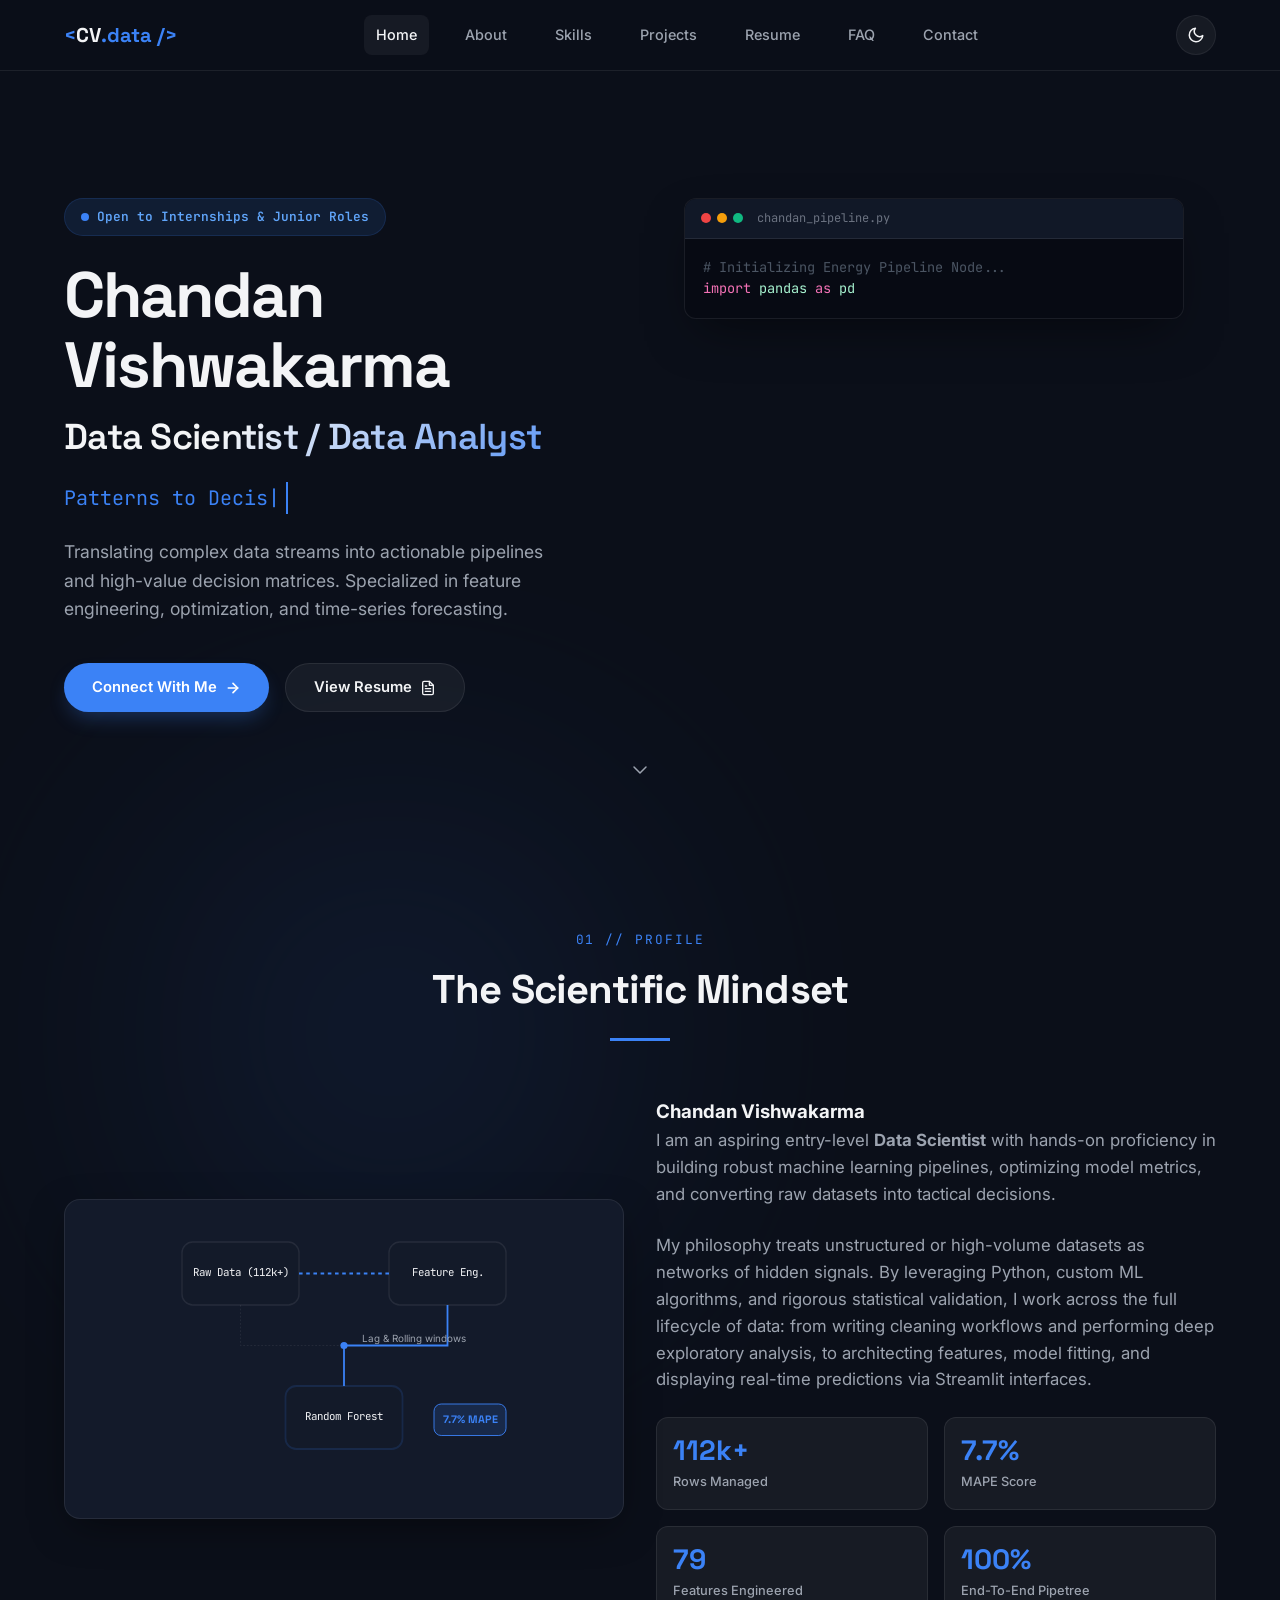
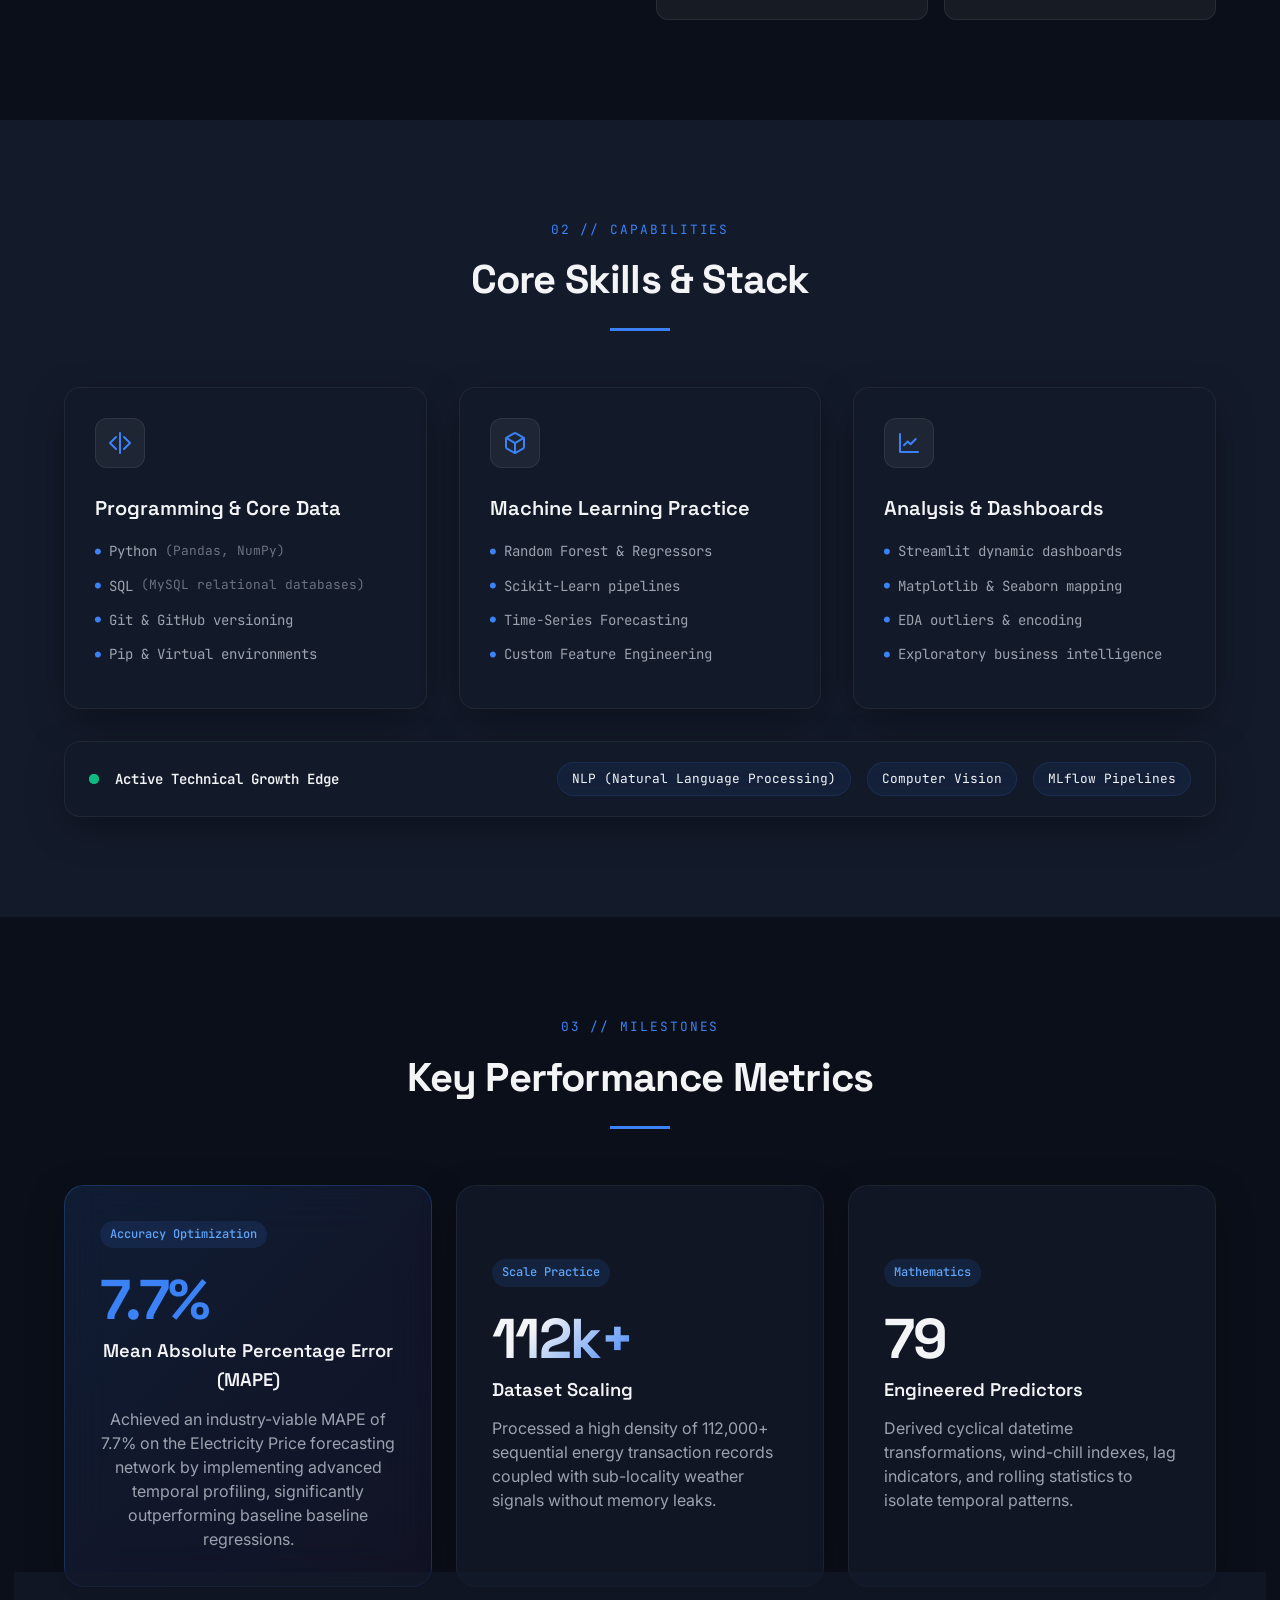
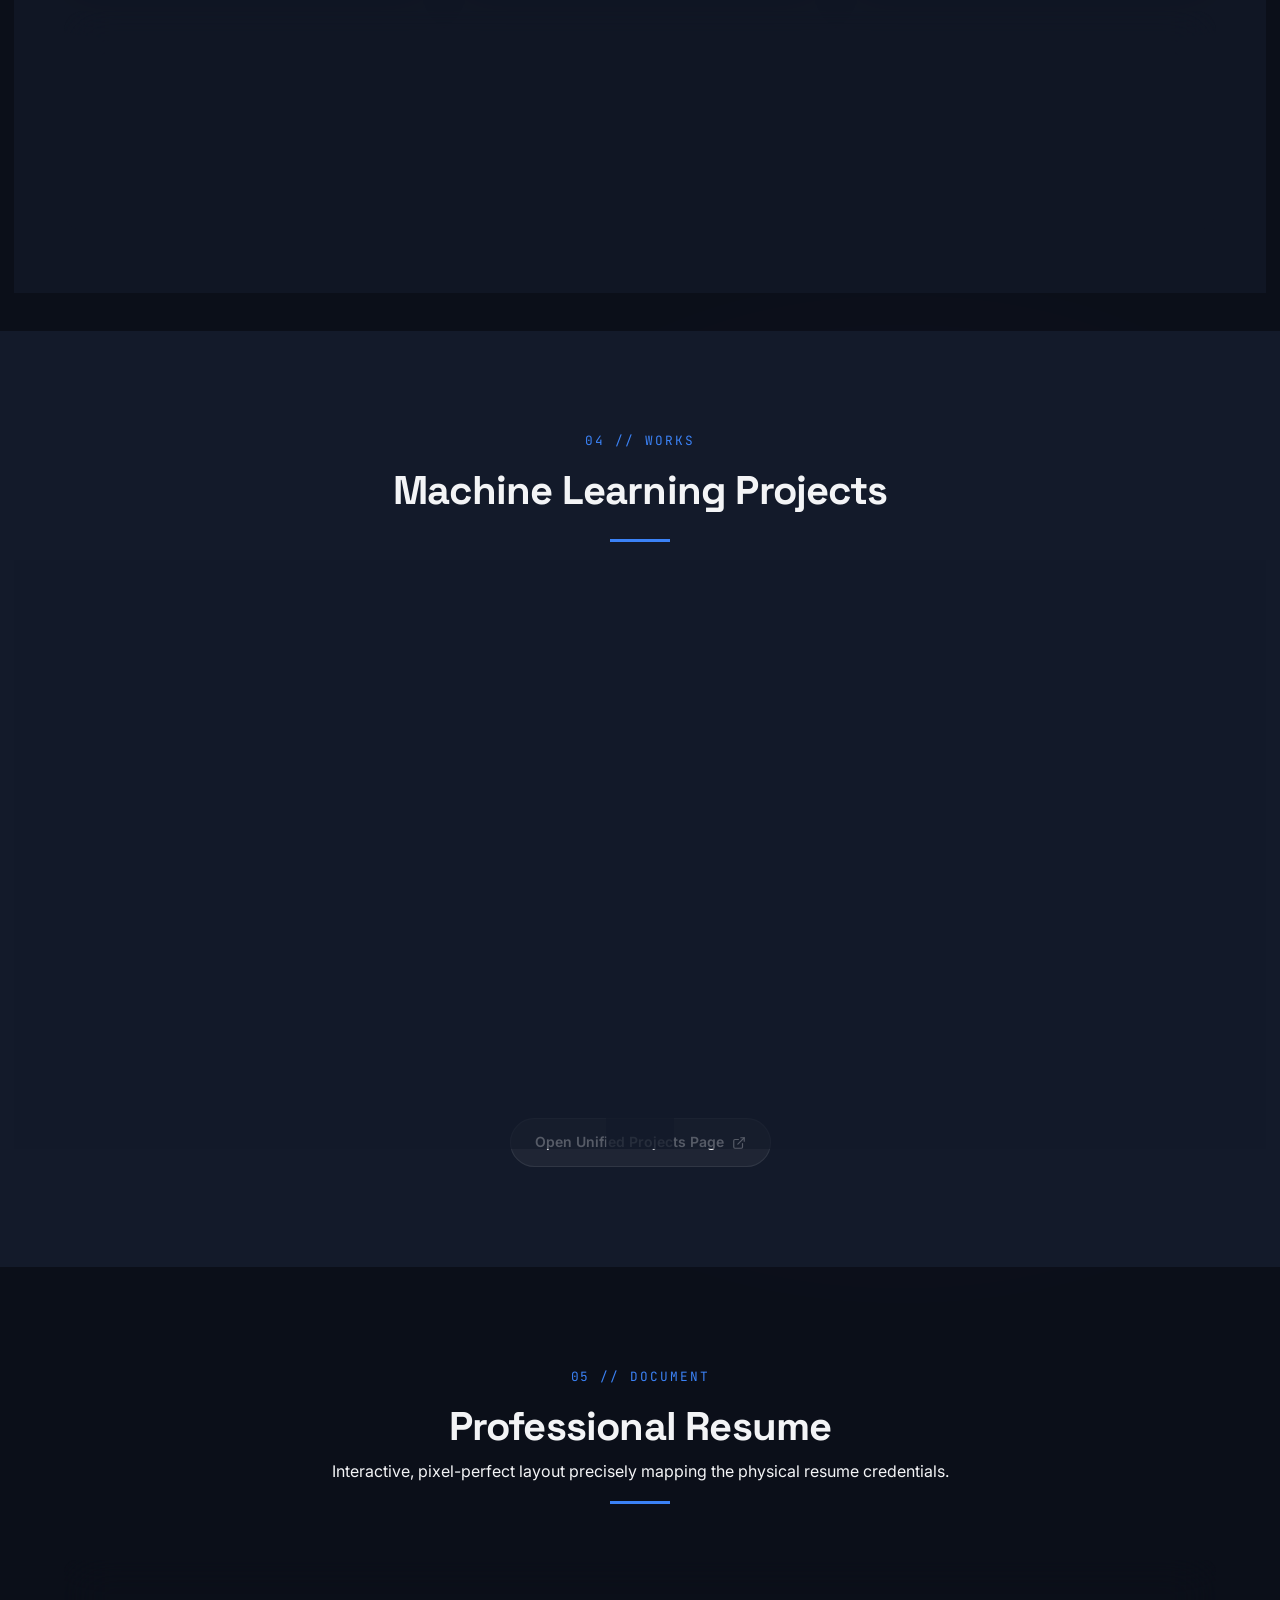
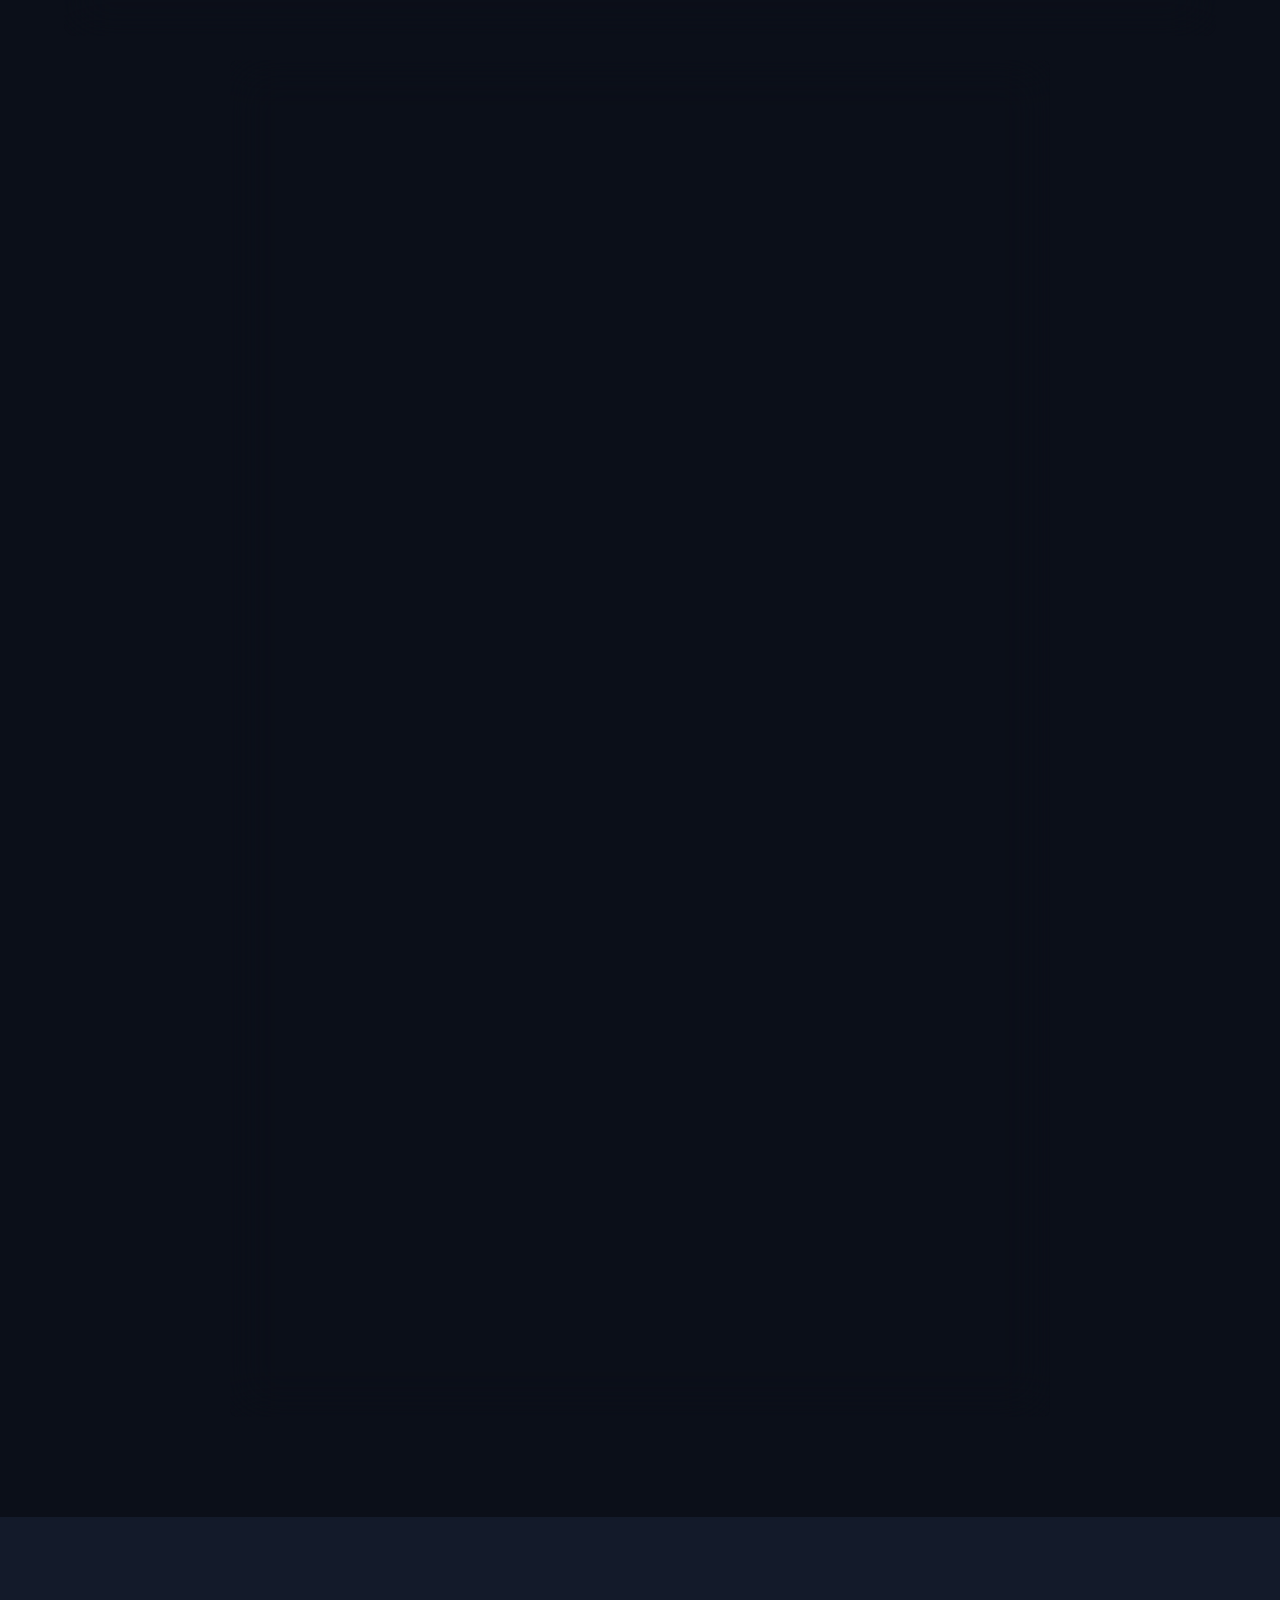
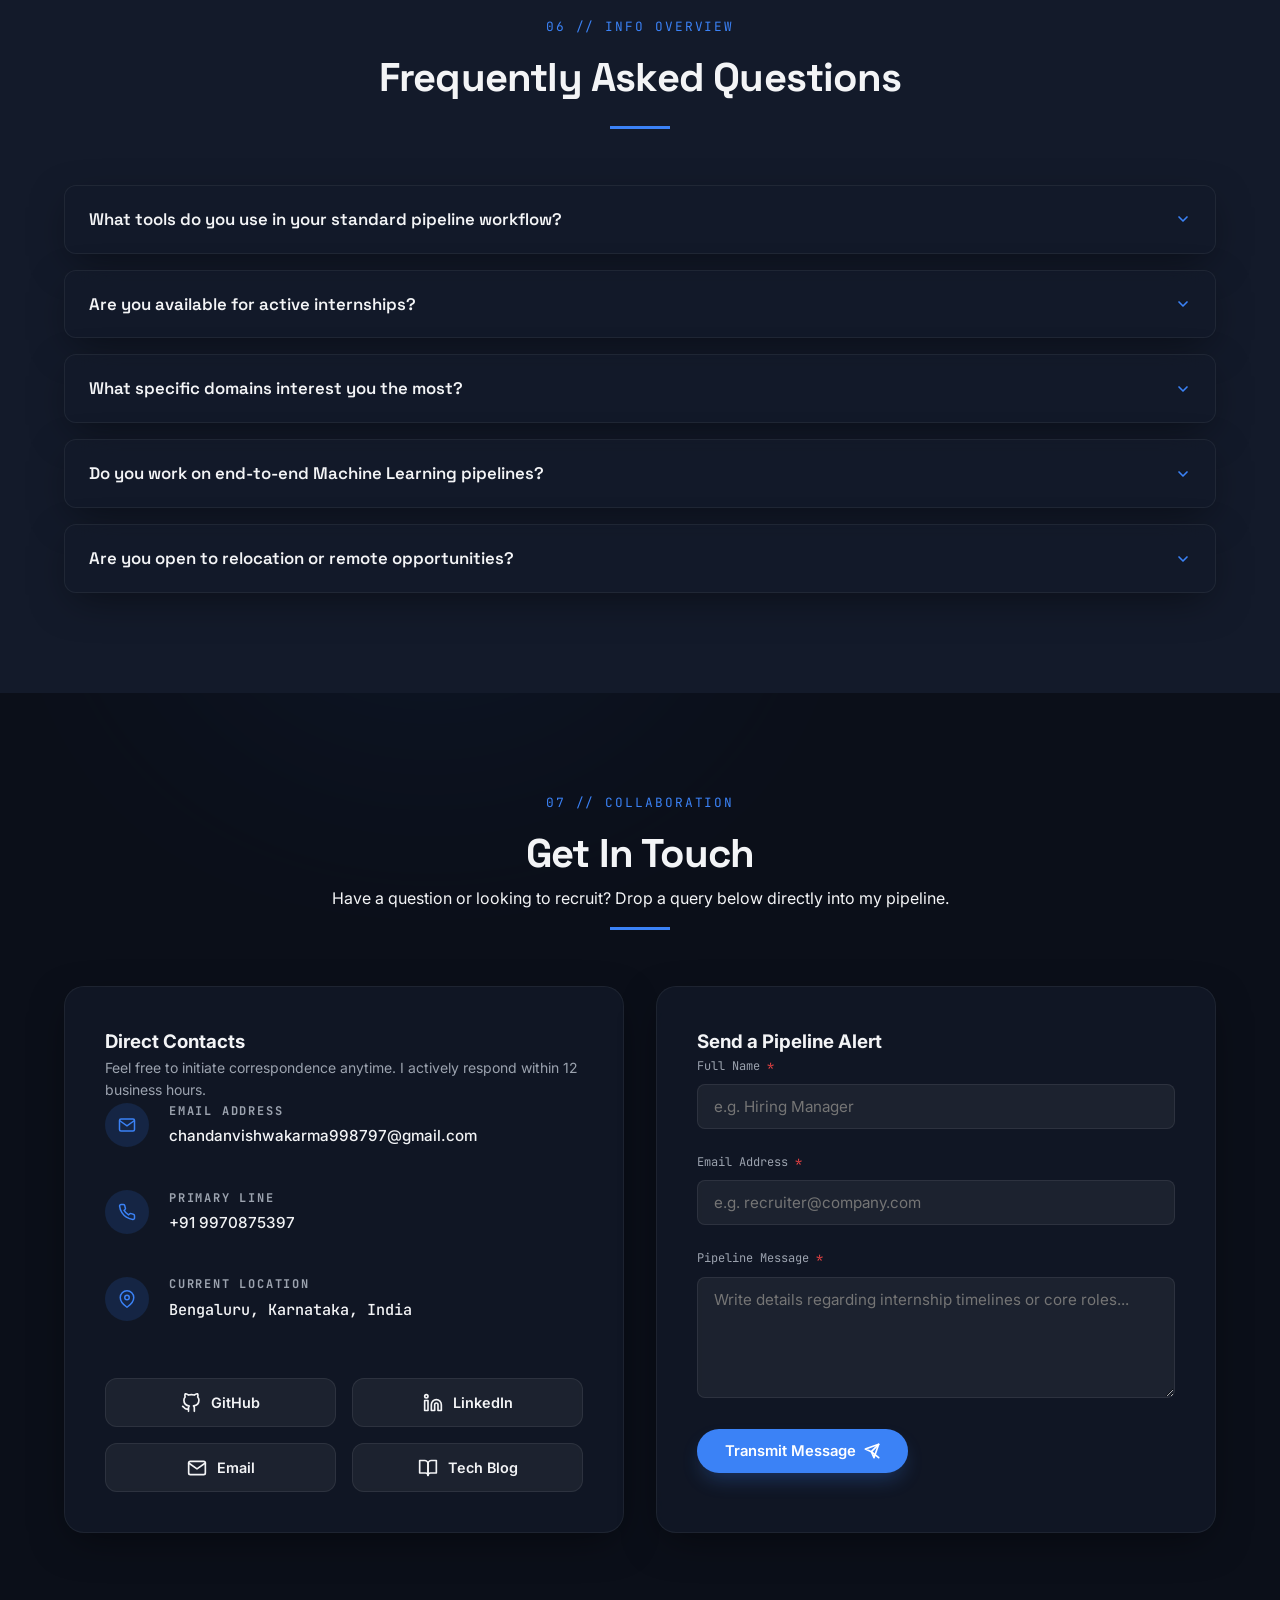
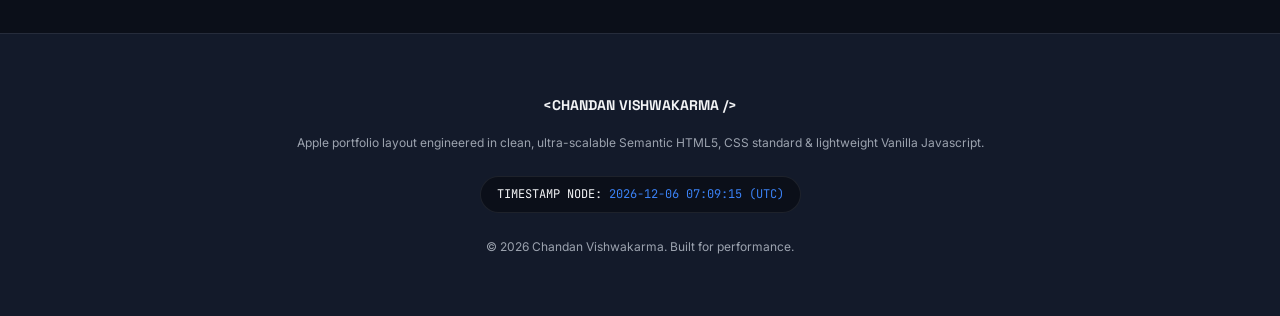
==== index.html @ 7f5f5315 "Initial portfolio upload" ====
<!DOCTYPE html>
<html lang="en" data-theme="dark">
<head>
  <meta charset="UTF-8" />
  <meta name="viewport" content="width=device-width, initial-scale=1.0" />
  <title>Chandan Vishwakarma | Data Scientist & Analyst Portfolio</title>
  
  <!-- Apple-inspired Clean Typography: Inter & Space Grotesk & JetBrains Mono -->
  <link rel="preconnect" href="https://fonts.googleapis.com">
  <link rel="preconnect" href="https://fonts.gstatic.com" crossorigin>
  <link href="https://fonts.googleapis.com/css2?family=Inter:wght@300;400;500;600;700&family=Space+Grotesk:wght@400;500;600;700&family=JetBrains+Mono:wght@400;500&display=swap" rel="stylesheet">
  
  <link rel="stylesheet" href="/style.css" />
  <script>
    // Immediate theme setter
    (function() {
      const storedTheme = localStorage.getItem("portfolio-theme") || "dark";
      document.documentElement.setAttribute("data-theme", storedTheme);
    })();
  </script>
</head>
<body>

  <!-- Background Blur Ambient Elements (Apple Glassmorphism Canvas) -->
  <div class="ambient-glow" id="glow-1"></div>
  <div class="ambient-glow" id="glow-2"></div>
  <div class="ambient-glow" id="glow-3"></div>

  <!-- STICKY NAVBAR -->
  <header class="navbar-wrapper">
    <div class="container navbar-container">
      <a href="#home" class="nav-logo" id="nav-logo-link">
        <span class="logo-accent">&lt;</span>CV<span class="logo-accent">.data /&gt;</span>
      </a>
      
      <nav class="nav-menu" id="nav-menu">
        <a href="#home" class="nav-item active" id="nav-home">Home</a>
        <a href="#about" class="nav-item" id="nav-about">About</a>
        <a href="#skills" class="nav-item" id="nav-skills">Skills</a>
        <a href="#projects" class="nav-item" id="nav-projects">Projects</a>
        <a href="#resume" class="nav-item" id="nav-resume">Resume</a>
        <a href="#faq" class="nav-item" id="nav-faq">FAQ</a>
        <a href="#contact" class="nav-item" id="nav-contact">Contact</a>
      </nav>

      <div class="nav-actions">
        <!-- Light/Dark Mode Switcher Toggle (Apple Style Slider) -->
        <button id="theme-toggle" class="theme-toggle-btn" aria-label="Toggle Light/Dark Theme">
          <svg class="sun-icon" xmlns="http://www.w3.org/2000/svg" width="18" height="18" viewBox="0 0 24 24" fill="none" stroke="currentColor" stroke-width="2" stroke-linecap="round" stroke-linejoin="round"><circle cx="12" cy="12" r="5"/><line x1="12" y1="1" x2="12" y2="3"/><line x1="12" y1="21" x2="12" y2="23"/><line x1="4.22" y1="4.22" x2="5.64" y2="5.64"/><line x1="18.36" y1="18.36" x2="19.78" y2="19.78"/><line x1="1" y1="12" x2="3" y2="12"/><line x1="21" y1="12" x2="23" y2="12"/><line x1="4.22" y1="19.78" x2="5.64" y2="18.36"/><line x1="18.36" y1="5.64" x2="19.78" y2="4.22"/></svg>
          <svg class="moon-icon" xmlns="http://www.w3.org/2000/svg" width="18" height="18" viewBox="0 0 24 24" fill="none" stroke="currentColor" stroke-width="2" stroke-linecap="round" stroke-linejoin="round"><path d="M21 12.79A9 9 0 1 1 11.21 3 7 7 0 0 0 21 12.79z"/></svg>
        </button>

        <!-- Mobile Menu Hamburger -->
        <button id="mobile-menu-toggle" class="mobile-toggle" aria-label="Toggle Mobile Menu">
          <span class="line"></span>
          <span class="line"></span>
          <span class="line"></span>
        </button>
      </div>
    </div>
  </header>

  <!-- MAIN SCROLLABLE WRAPPER -->
  <main class="page-content">

    <!-- 1. HERO SECTION -->
    <section id="home" class="hero-section text-center">
      <div class="container hero-container grid grid-2-cols">
        <div class="hero-text-content">
          <div class="badge-row">
            <span class="opportunities-badge animate-pulse" id="opp-badge">
              <span class="badge-dot"></span>
              Open to Internships &amp; Junior Roles
            </span>
          </div>
          <h1 class="hero-title" id="hero-title-name">Chandan Vishwakarma</h1>
          <h2 class="hero-subtitle text-gradient" id="hero-headline">Data Scientist / Data Analyst</h2>
          <p class="hero-tagline font-mono" id="typing-tagline">Patterns to Decisions</p>
          
          <p class="hero-summary text-muted">
            Translating complex data streams into actionable pipelines and high-value decision matrices. Specialized in feature engineering, optimization, and time-series forecasting.
          </p>
          
          <div class="hero-actions">
            <a href="#contact" class="btn btn-primary" id="btn-hero-contact">
              Connect With Me
              <svg xmlns="http://www.w3.org/2000/svg" width="16" height="16" viewBox="0 0 24 24" fill="none" stroke="currentColor" stroke-width="2.5" stroke-linecap="round" stroke-linejoin="round"><line x1="5" y1="12" x2="19" y2="12"/><polyline points="12 5 19 12 12 19"/></svg>
            </a>
            <a href="#resume" class="btn btn-secondary" id="btn-hero-resume">
              View Resume
              <svg xmlns="http://www.w3.org/2000/svg" width="16" height="16" viewBox="0 0 24 24" fill="none" stroke="currentColor" stroke-width="2" stroke-linecap="round" stroke-linejoin="round"><path d="M14 2H6a2 2 0 0 0-2 2v16a2 2 0 0 0 2 2h12a2 2 0 0 0 2-2V8z"/><polyline points="14 2 14 8 20 8"/><line x1="16" y1="13" x2="8" y2="13"/><line x1="16" y1="17" x2="8" y2="17"/><polyline points="10 9 9 9 8 9"/></svg>
            </a>
          </div>
        </div>

        <div class="hero-visual-content">
          <!-- Interactive Apple-style Terminal Window widget -->
          <div class="terminal-mock glassmorphism" id="terminal-widget">
            <div class="terminal-header">
              <span class="terminal-dot dot-red"></span>
              <span class="terminal-dot dot-yellow"></span>
              <span class="terminal-dot dot-green"></span>
              <span class="terminal-title font-mono text-xs">chandan_pipeline.py</span>
            </div>
            <div class="terminal-body font-mono text-left" id="terminal-code">
              <!-- Animated Python pipeline snippet filled via Javascript -->
              <span class="line-comment"># Loading Energy Trading dataset...</span><br>
              <span class="line-code"><span class="code-kw">import</span> pandas <span class="code-kw">as</span> pd</span><br>
              <span class="line-code"><span class="code-kw">from</span> sklearn.ensemble <span class="code-kw">import</span> RandomForestRegressor</span><br>
              <span class="line-code">df = pd.read_csv(<span class="code-str">"electricity_prices.csv"</span>) <span class="line-comment"># N=112k+</span></span><br>
              <span class="line-code">df = engineer_rolling_lags(df)</span><br>
              <span class="line-code">reg = RandomForestRegressor(max_depth=15, n_estimators=100)</span><br>
              <span class="line-code">reg.fit(X_train, y_train)</span><br>
              <span class="line-comment"># Evaluating performance metrics...</span><br>
              <span class="line-code">mape = calculate_mape(y_test, y_pred)</span><br>
              <span class="line-code"><span class="code-kw">print</span>(<span class="code-str">f"Electricity Price Forecast MAPE: {mape}%"</span>)</span><br>
              <span class="line-output">>> Electricity Price Forecast MAPE: 7.7% [OPTIMAL]</span>
            </div>
          </div>
        </div>
      </div>
      
      <div class="scroll-down">
        <a href="#about" aria-label="Scroll to About Me Section">
          <svg xmlns="http://www.w3.org/2000/svg" width="24" height="24" viewBox="0 0 24 24" fill="none" stroke="currentColor" stroke-width="1.5" stroke-linecap="round" stroke-linejoin="round" class="bounce"><polyline points="6 9 12 15 18 9"/></svg>
        </a>
      </div>
    </section>

    <!-- 2. ABOUT ME SECTION -->
    <section id="about" class="section">
      <div class="container">
        <div class="section-header text-center max-w-2xl mx-auto">
          <span class="section-label">01 // Profile</span>
          <h2 class="section-title">The Scientific Mindset</h2>
          <div class="divider"></div>
        </div>

        <div class="about-grid grid grid-2-cols items-center gap-3">
          <div class="about-illustration" id="about-svg-box">
            <!-- Sleek inline SVG reflecting ML pipeline mapping -->
            <svg class="pipeline-illustration" viewBox="0 0 400 300" fill="none" xmlns="http://www.w3.org/2000/svg">
              <rect x="20" y="20" width="130" height="70" rx="12" fill="var(--glass-bg)" stroke="var(--border-color)" stroke-width="1.5"/>
              <text x="85" y="55" dominant-baseline="middle" text-anchor="middle" font-family="JetBrains Mono" font-size="12" fill="var(--text-color)">Raw Data (112k+)</text>
              
              <rect x="250" y="20" width="130" height="70" rx="12" fill="var(--glass-bg)" stroke="var(--border-color)" stroke-width="1.5"/>
              <text x="315" y="55" dominant-baseline="middle" text-anchor="middle" font-family="JetBrains Mono" font-size="12" fill="var(--text-color)">Feature Eng.</text>

              <rect x="135" y="180" width="130" height="70" rx="12" fill="var(--glass-bg)" stroke="var(--accent-glow)" stroke-width="2"/>
              <text x="200" y="215" dominant-baseline="middle" text-anchor="middle" font-family="JetBrains Mono" font-size="12" fill="var(--text-color)">Random Forest</text>

              <!-- Connection Arrows -->
              <path d="M 150 55 H 250" stroke="var(--accent-blue)" stroke-width="2" stroke-dasharray="4 4"/>
              <path d="M 315 90 V 135 H 200 V 180" stroke="var(--accent-blue)" stroke-width="2"/>
              <path d="M 85 90 V 135 H 200" stroke="var(--border-color)" stroke-width="1" stroke-dasharray="2 2"/>

              <!-- Metrics -->
              <circle cx="200" cy="135" r="4" fill="var(--accent-blue)" class="animate-pulse"/>
              <text x="220" y="131" font-family="Inter" font-size="11" fill="var(--text-muted)">Lag &amp; Rolling windows</text>
              
              <rect x="300" y="200" width="80" height="35" rx="8" fill="var(--accent-glow)" stroke="var(--accent-blue)" stroke-width="1" />
              <text x="340" y="218" dominant-baseline="middle" text-anchor="middle" font-family="Space Grotesk" font-size="12" font-weight="700" fill="var(--accent-blue)">7.7% MAPE</text>
            </svg>
          </div>

          <div class="about-bio-panel">
            <h3 class="subsection-title">Chandan Vishwakarma</h3>
            <p class="bio-text">
              I am an aspiring entry-level <strong>Data Scientist</strong> with hands-on proficiency in building robust machine learning pipelines, optimizing model metrics, and converting raw datasets into tactical decisions.
            </p>
            <p class="bio-text">
              My philosophy treats unstructured or high-volume datasets as networks of hidden signals. By leveraging Python, custom ML algorithms, and rigorous statistical validation, I work across the full lifecycle of data: from writing cleaning workflows and performing deep exploratory analysis, to architecting features, model fitting, and displaying real-time predictions via Streamlit interfaces.
            </p>
            
            <div class="about-highlights-grid">
              <div class="bio-badge">
                <span class="bio-badge-num">112k+</span>
                <span class="bio-badge-lbl">Rows Managed</span>
              </div>
              <div class="bio-badge">
                <span class="bio-badge-num">7.7%</span>
                <span class="bio-badge-lbl">MAPE Score</span>
              </div>
              <div class="bio-badge">
                <span class="bio-badge-num">79</span>
                <span class="bio-badge-lbl">Features Engineered</span>
              </div>
              <div class="bio-badge">
                <span class="bio-badge-num">100%</span>
                <span class="bio-badge-lbl">End-To-End Pipetree</span>
              </div>
            </div>
          </div>
        </div>
      </div>
    </section>

    <!-- 3. SKILLS SECTION -->
    <section id="skills" class="section bg-light-gray">
      <div class="container">
        <div class="section-header text-center max-w-2xl mx-auto">
          <span class="section-label">02 // Capabilities</span>
          <h2 class="section-title">Core Skills &amp; Stack</h2>
          <div class="divider"></div>
        </div>

        <div class="skills-grid" id="skills-grid-container">
          <!-- Skill Category 1: Programming & Core ML -->
          <div class="skill-card-group glassmorphism">
            <div class="card-group-icon">
              <svg xmlns="http://www.w3.org/2000/svg" width="24" height="24" viewBox="0 0 24 24" fill="none" stroke="currentColor" stroke-width="2" stroke-linecap="round" stroke-linejoin="round" class="text-blue"><polyline points="16 18 22 12 16 6"/><polyline points="8 6 2 12 8 18"/><line x1="12" y1="2" x2="12" y2="22"/></svg>
            </div>
            <h3 class="skill-group-title">Programming &amp; Core Data</h3>
            <ul class="skill-list font-mono text-sm">
              <li><span class="skill-bullet">●</span> Python <span class="skill-note">(Pandas, NumPy)</span></li>
              <li><span class="skill-bullet">●</span> SQL <span class="skill-note">(MySQL relational databases)</span></li>
              <li><span class="skill-bullet">●</span> Git &amp; GitHub versioning</li>
              <li><span class="skill-bullet">●</span> Pip &amp; Virtual environments</li>
            </ul>
          </div>

          <!-- Skill Category 2: Machine Learning Science -->
          <div class="skill-card-group glassmorphism">
            <div class="card-group-icon">
              <svg xmlns="http://www.w3.org/2000/svg" width="24" height="24" viewBox="0 0 24 24" fill="none" stroke="currentColor" stroke-width="2" stroke-linecap="round" stroke-linejoin="round" class="text-blue"><path d="M21 16V8a2 2 0 0 0-1-1.73l-7-4a2 2 0 0 0-2 0l-7 4A2 2 0 0 0 3 8v8a2 2 0 0 0 1 1.73l7 4a2 2 0 0 0 2 0l7-4A2 2 0 0 0 21 16z"/><polyline points="3.27 6.96 12 12.01 20.73 6.96"/><line x1="12" y1="22.08" x2="12" y2="12"/></svg>
            </div>
            <h3 class="skill-group-title">Machine Learning Practice</h3>
            <ul class="skill-list font-mono text-sm">
              <li><span class="skill-bullet">●</span> Random Forest &amp; Regressors</li>
              <li><span class="skill-bullet">●</span> Scikit-Learn pipelines</li>
              <li><span class="skill-bullet">●</span> Time-Series Forecasting</li>
              <li><span class="skill-bullet">●</span> Custom Feature Engineering</li>
            </ul>
          </div>

          <!-- Skill Category 3: Analytics & Visualization -->
          <div class="skill-card-group glassmorphism">
            <div class="card-group-icon">
              <svg xmlns="http://www.w3.org/2000/svg" width="24" height="24" viewBox="0 0 24 24" fill="none" stroke="currentColor" stroke-width="2" stroke-linecap="round" stroke-linejoin="round" class="text-blue"><path d="M3 3v18h18"/><path d="M18.7 8l-5.1 5.2-2.8-2.7L7 14.3"/></svg>
            </div>
            <h3 class="skill-group-title">Analysis &amp; Dashboards</h3>
            <ul class="skill-list font-mono text-sm">
              <li><span class="skill-bullet">●</span> Streamlit dynamic dashboards</li>
              <li><span class="skill-bullet">●</span> Matplotlib &amp; Seaborn mapping</li>
              <li><span class="skill-bullet">●</span> EDA outliers &amp; encoding</li>
              <li><span class="skill-bullet">●</span> Exploratory business intelligence</li>
            </ul>
          </div>
        </div>

        <!-- 3B. CURRENTLY LEARNING & INTERESTS (As requested) -->
        <div class="learning-container glassmorphism mt-3">
          <div class="learning-header justify-between items-center flex" style="flex-wrap: wrap; gap: 10px;">
            <div class="flex items-center gap-2">
              <span class="pulse-indicator"></span>
              <p class="font-mono text-sm uppercase text-blue font-semibold">Active Technical Growth Edge</p>
            </div>
            <div class="learning-items flex gap-2" style="flex-wrap: wrap;">
              <span class="learning-tag">NLP (Natural Language Processing)</span>
              <span class="learning-tag">Computer Vision</span>
              <span class="learning-tag">MLflow Pipelines</span>
            </div>
          </div>
        </div>
      </div>
    </section>

    <!-- 4. FEATURED ACHIEVEMENTS (Focus of Recruiter Experience) -->
    <section id="achievements" class="section">
      <div class="container">
        <div class="section-header text-center max-w-2xl mx-auto">
          <span class="section-label">03 // Milestones</span>
          <h2 class="section-title">Key Performance Metrics</h2>
          <div class="divider"></div>
        </div>

        <div class="achievements-bento">
          <!-- Big KPI Card (7.7% MAPE) -->
          <div class="bento-item bento-accent glassmorphism text-center">
            <span class="bento-badge">Accuracy Optimization</span>
            <p class="bento-metric font-gt">7.7%</p>
            <h3 class="bento-item-title">Mean Absolute Percentage Error (MAPE)</h3>
            <p class="bento-desc txt-sm">
              Achieved an industry-viable MAPE of 7.7% on the Electricity Price forecasting network by implementing advanced temporal profiling, significantly outperforming baseline baseline regressions.
            </p>
          </div>

          <!-- High Volume Row Card -->
          <div class="bento-item glassmorphism">
            <span class="bento-badge">Scale Practice</span>
            <p class="bento-metric font-gt text-gradient">112k+</p>
            <h3 class="bento-item-title">Dataset Scaling</h3>
            <p class="bento-desc txt-sm">
              Processed a high density of 112,000+ sequential energy transaction records coupled with sub-locality weather signals without memory leaks.
            </p>
          </div>

          <!-- Feature Engineering Card -->
          <div class="bento-item glassmorphism">
            <span class="bento-badge">Mathematics</span>
            <p class="bento-metric font-gt">79</p>
            <h3 class="bento-item-title">Engineered Predictors</h3>
            <p class="bento-desc txt-sm">
              Derived cyclical datetime transformations, wind-chill indexes, lag indicators, and rolling statistics to isolate temporal patterns.
            </p>
          </div>

          <!-- End to End ML pipelines -->
          <div class="bento-item glassmorphism text-center" style="grid-column: span 3 / span 3;" id="bento-end-to-end">
            <div class="bento-full-content flex justify-between items-center">
              <div class="text-left" style="max-width: 60%;">
                <span class="bento-badge">Architecture Blueprint</span>
                <h3 class="bento-item-title-large">End-to-End Scikit-learn Pipelines</h3>
                <p class="bento-desc md-padding">
                  Constructed completely reproducible ML workflows combining imputation, scaling, outlier-handling, model training, and performance logging in structured pipelines to eliminate train-test target leakage.
                </p>
              </div>
              <div class="blueprint-graphic font-mono text-xs">
                Raw Log &rarr; Impute &rarr; scale() &rarr; Fit &rarr; Predict()
              </div>
            </div>
          </div>
        </div>
      </div>
    </section>

    <!-- 5. FEATURED PROJECTS SECTION -->
    <section id="projects" class="section bg-light-gray">
      <div class="container">
        <div class="section-header text-center max-w-2xl mx-auto">
          <span class="section-label">04 // Works</span>
          <h2 class="section-title">Machine Learning Projects</h2>
          <div class="divider"></div>
        </div>

        <div class="projects-grid">
          <!-- PROJECT 1: Energy Electricity forecasting -->
          <div class="project-card glassmorphism cursor-pointer" id="project-card-electricity">
            <div class="project-header">
              <span class="project-status-pill tag-completed">Competed Setup</span>
              <span class="project-date font-mono">Completed</span>
            </div>
            <h3 class="project-card-title">Electricity Price Forecasting using Machine Learning</h3>
            <p class="project-card-desc text-muted">
              Predicting electricity price margins on 112k+ rows of historical energy trading and temporal weather patterns. Features a Random Forest regressor engineered with historical lag and cyclical calendar variables mapping.
            </p>
            <div class="project-card-stats grid grid-3-cols text-center">
              <div class="stat-cell">
                <span class="stat-num text-gradient">7.7%</span>
                <span class="stat-lbl text-xs">Target MAPE</span>
              </div>
              <div class="stat-cell">
                <span class="stat-num">112k+</span>
                <span class="stat-lbl text-xs">Row Dataset</span>
              </div>
              <div class="stat-cell">
                <span class="stat-num">79</span>
                <span class="stat-lbl text-xs">ML Features</span>
              </div>
            </div>
            <div class="project-tech-tags flex gap-1 font-mono text-xs" style="flex-wrap: wrap;">
              <span class="tech-tag">Timeseries</span>
              <span class="tech-tag font-medium highlight-tag">RandomForest</span>
              <span class="tech-tag">Python</span>
              <span class="tech-tag">Pandas</span>
            </div>
            <div class="project-card-actions">
              <button class="btn btn-secondary text-xs" onclick="openProjectModal('electricity')">
                View Deep Insights
                <svg xmlns="http://www.w3.org/2000/svg" width="12" height="12" viewBox="0 0 24 24" fill="none" stroke="currentColor" stroke-width="2.5" stroke-linecap="round" stroke-linejoin="round"><path d="M1 12s4-8 11-8 11 8 11 8-4 8-11 8-11-8-11-8z"/><circle cx="12" cy="12" r="3"/></svg>
              </button>
              <a href="https://github.com/chandanvishwakarmaa" target="_blank" class="btn btn-text text-xs" style="margin-left:auto; display:inline-flex; align-items:center; gap:4px;" onclick="event.stopPropagation();">
                GitHub 
                <svg xmlns="http://www.w3.org/2000/svg" width="12" height="12" viewBox="0 0 24 24" fill="none" stroke="currentColor" stroke-width="2" stroke-linecap="round" stroke-linejoin="round"><path d="M9 19c-5 1.5-5-2.5-7-3m14 6v-3.87a3.37 3.37 0 0 0-.94-2.61c3.14-.35 6.44-1.54 6.44-7A5.44 5.44 0 0 0 20 4.77 5.07 5.07 0 0 0 19.91 1S18.73.65 16 2.48a13.38 13.38 0 0 0-7 0C6.27.65 5.09 1 5.09 1A5.07 5.07 0 0 0 5 4.77a5.44 5.44 0 0 0-1.5 3.78c0 5.42 3.3 6.61 6.44 7A3.37 3.37 0 0 0 9 18.13V22"/></svg>
              </a>
            </div>
          </div>

          <!-- PROJECT 2: Smart Accident Risk Classification (UNDER DEVELOPMENT) -->
          <div class="project-card glassmorphism cursor-pointer" id="project-card-accident">
            <div class="project-header">
              <span class="project-status-pill tag-progress">In Progress</span>
              <span class="project-date font-mono">Development Active</span>
            </div>
            <h3 class="project-card-title">Smart Accident Risk Classification Using Traffic &amp; Signal Data</h3>
            <p class="project-card-desc text-muted">
              Engineering spatial-temporal graph vectors dynamically linked with regional signal cycles. Optimizing classification models to highlight danger indices and active bottleneck vectors contextually.
            </p>
            <div class="project-card-stats grid grid-3-cols text-center">
              <div class="stat-cell">
                <span class="stat-num text-muted">Pending</span>
                <span class="stat-lbl text-xs">F1 Metric</span>
              </div>
              <div class="stat-cell">
                <span class="stat-num text-muted">Spatial</span>
                <span class="stat-lbl text-xs">Coordinates</span>
              </div>
              <div class="stat-cell">
                <span class="stat-num text-muted">Active</span>
                <span class="stat-lbl text-xs">Traffic Logs</span>
              </div>
            </div>
            <div class="project-tech-tags flex gap-1 font-mono text-xs" style="flex-wrap: wrap;">
              <span class="tech-tag">Classification</span>
              <span class="tech-tag">Sensory Hub</span>
              <span class="tech-tag">GIS Mapping</span>
              <span class="tech-tag">Under Construction</span>
            </div>
            <div class="project-card-actions">
              <button class="btn btn-secondary text-xs" onclick="openProjectModal('accident')">
                View Construction Plan
                <svg xmlns="http://www.w3.org/2000/svg" width="12" height="12" viewBox="0 0 24 24" fill="none" stroke="currentColor" stroke-width="2.5" stroke-linecap="round" stroke-linejoin="round"><circle cx="12" cy="12" r="10"/><line x1="12" y1="8" x2="12" y2="12"/><line x1="12" y1="16" x2="12.01" y2="16"/></svg>
              </button>
              <span class="status-indicator-wip text-xs font-mono text-muted">WIP</span>
            </div>
          </div>
        </div>

        <div class="text-center mt-3">
          <!-- Supporting secondary redirect to the requested file path structure! -->
          <a href="/pages/project-details.html" class="btn btn-secondary" style="border-radius: 40px; padding: 12px 24px; font-size: 14px;">
            Open Unified Projects Page
            <svg xmlns="http://www.w3.org/2000/svg" width="14" height="14" viewBox="0 0 24 24" fill="none" stroke="currentColor" stroke-width="2" stroke-linecap="round" stroke-linejoin="round"><path d="M18 13v6a2 2 0 0 1-2 2H5a2 2 0 0 1-2-2V8a2 2 0 0 1 2-2h6"/><polyline points="15 3 21 3 21 9"/><line x1="10" y1="14" x2="21" y2="3"/></svg>
          </a>
        </div>
      </div>
    </section>

    <!-- 6. RESUME PREVIEW SECTION WITH PDF REPLICA -->
    <section id="resume" class="section">
      <div class="container">
        <div class="section-header text-center max-w-2xl mx-auto">
          <span class="section-label">05 // Document</span>
          <h2 class="section-title">Professional Resume</h2>
          <p class="section-desc">Interactive, pixel-perfect layout precisely mapping the physical resume credentials.</p>
          <div class="divider"></div>
        </div>

        <!-- RESUME CARD CONTROL UNIT -->
        <div class="resume-controls-bar glassmorphism">
          <div class="flex items-center gap-2">
            <span class="document-indicator font-mono text-xs">FORMAT: HTML5 DYNAMIC SHEET</span>
          </div>
          <div class="resume-actions-group">
            <button class="btn btn-secondary btn-icon-only text-xs" id="btn-copy-resume" title="Copy Text Content">
              <svg xmlns="http://www.w3.org/2000/svg" width="16" height="16" viewBox="0 0 24 24" fill="none" stroke="currentColor" stroke-width="2" stroke-linecap="round" stroke-linejoin="round"><rect x="9" y="9" width="13" height="13" rx="2" ry="2"/><path d="M5 15H4a2 2 0 0 1-2-2V4a2 2 0 0 1 2-2h9a2 2 0 0 1 2 2v1"/></svg>
              <span>Copy</span>
            </button>
            <button class="btn btn-secondary btn-icon-only text-xs" id="btn-fullscreen-resume" title="Fullscreen Document Sheet View">
              <svg xmlns="http://www.w3.org/2000/svg" width="16" height="16" viewBox="0 0 24 24" fill="none" stroke="currentColor" stroke-width="2" stroke-linecap="round" stroke-linejoin="round"><path d="M8 3H5a2 2 0 0 0-2 2v3m18 0V5a2 2 0 0 0-2-2h-3m0 18h3a2 2 0 0 0 2-2v-3M3 16v3a2 2 0 0 0 2 2h3"/></svg>
              <span>Fullscreen</span>
            </button>
            <button class="btn btn-primary text-xs" id="btn-download-resume" title="Download Print-Friendly Document">
              <svg xmlns="http://www.w3.org/2000/svg" width="16" height="16" viewBox="0 0 24 24" fill="none" stroke="currentColor" stroke-width="2" stroke-linecap="round" stroke-linejoin="round"><path d="M21 15v4a2 2 0 0 1-2 2H5a2 2 0 0 1-2-2v-4"/><polyline points="7 10 12 15 17 10"/><line x1="12" y1="15" x2="12" y2="3"/></svg>
              <span>Download HTML Resume</span>
            </button>
          </div>
        </div>

        <!-- PRINT COMPLIANT PHYSICAL RESUME WRAPPER -->
        <div class="resume-document-canvas-outer" id="resume-outer-view">
          <div class="resume-sheet glassmorphism" id="resume-sheet-print">
            
            <!-- CV Header -->
            <div class="cv-header text-center">
              <h3 class="cv-name">CHANDAN VISHWAKARMA</h3>
              <p class="cv-role">ENTRY LEVEL DATA SCIENTIST</p>
              <p class="cv-meta text-muted font-mono">
                Bengaluru, Karnataka &nbsp;|&nbsp; 
                <a href="mailto:chandanvishwakarma998797@gmail.com">chandanvishwakarma998797@gmail.com</a> &nbsp;|&nbsp; 
                <a href="tel:+919970875397">+91 9970875397</a>
              </p>
              <p class="cv-socials font-mono text-xs">
                <a href="https://www.linkedin.com/in/chandanvishwakarma-datascience/" target="_blank" class="text-blue">LinkedIn</a> &nbsp;|&nbsp; 
                <a href="https://github.com/chandanvishwakarmaa" target="_blank" class="text-blue">GitHub</a>
              </p>
            </div>

            <!-- Professional Summary -->
            <div class="cv-section">
              <h4 class="cv-section-title">Professional Summary</h4>
              <div class="cv-line"></div>
              <p class="cv-body-text">
                Entry-Level Data Scientist with hands-on experience in Python, SQL, and machine learning. Built an end-to-end Electricity Price Forecasting project in the energy domain using engineered lag and rolling features on a 112k+ row dataset, achieving 7.7% MAPE – significantly improving upon baseline linear models. Skilled in feature engineering, model evaluation, and data visualization with Scikit-learn and Python. Seeking to apply predictive modeling to solve real-world business problems.
              </p>
            </div>

            <!-- Technical Skills -->
            <div class="cv-section">
              <h4 class="cv-section-title">Technical Skills</h4>
              <div class="cv-line"></div>
              
              <div class="cv-skills-columns grid grid-2-cols">
                <div>
                  <p class="cv-skill-cat"><strong>Programming and Databases:</strong></p>
                  <ul class="cv-bullet-list">
                    <li>Python (Pandas, NumPy, Scikit-learn)</li>
                    <li>SQL (MySQL)</li>
                  </ul>
                  
                  <p class="cv-skill-cat mt-1"><strong>Machine Learning:</strong></p>
                  <ul class="cv-bullet-list">
                    <li>Regression, Classification, Clustering</li>
                    <li>Random Forest, Linear Regression, Logistic Regression, KNN</li>
                    <li>PCA, Feature Engineering, Time-Series Forecasting</li>
                  </ul>
                </div>

                <div>
                  <p class="cv-skill-cat"><strong>Data Visualization:</strong></p>
                  <ul class="cv-bullet-list">
                    <li>Matplotlib, Seaborn, Streamlit, MS Excel, Jupyter Notebooks</li>
                  </ul>
                  
                  <p class="cv-skill-cat mt-1"><strong>Tools:</strong></p>
                  <ul class="cv-bullet-list">
                    <li>Git, GitHub</li>
                  </ul>
                </div>
              </div>
            </div>

            <!-- Data Science Project -->
            <div class="cv-section">
              <h4 class="cv-section-title">Data Science Project</h4>
              <div class="cv-line"></div>
              
              <p class="cv-subheading"><strong>Electricity Price Forecasting using Machine Learning</strong></p>
              <ul class="cv-bullet-list">
                <li>Performed exploratory data analysis and preprocessing including missing-value handling and feature transformation.</li>
                <li>Developed a time-series forecasting model to predict electricity market prices using historical trading and weather data.</li>
                <li>Engineered lag features, rolling statistics, cyclical time features, and weather-based predictors on a 112k+ row dataset with 79 features.</li>
                <li>Trained and optimized a Random Forest Regressor using hyperparameter tuning and evaluation metrics such as MAPE.</li>
                <li>Achieved 7.7% MAPE using Random Forest, significantly improving upon the baseline Linear Regression model.</li>
              </ul>
            </div>

            <!-- Practical Experience -->
            <div class="cv-section">
              <h4 class="cv-section-title">Practical Experience / Academic Work</h4>
              <div class="cv-line"></div>
              <ul class="cv-bullet-list">
                <li>Built machine learning pipelines using Scikit-learn for preprocessing, training, and evaluation workflows.</li>
                <li>Performed EDA on structured datasets including missing-value treatment, encoding, scaling, and outlier analysis.</li>
                <li>Developed interactive Streamlit applications to visualize model outputs and analytical insights.</li>
                <li>Practiced regression, classification, and clustering techniques on academic and practice datasets.</li>
              </ul>
            </div>

            <!-- Education and Certifications -->
            <div class="cv-section">
              <h4 class="cv-section-title">Education and Certifications</h4>
              <div class="cv-line"></div>
              
              <div class="grid grid-2-cols">
                <div>
                  <p class="cv-subheading"><strong>Education</strong></p>
                  <p class="cv-body-text font-medium">Bachelor of Science (B.Sc.)</p>
                  <p class="cv-meta-text text-muted">Expected Graduation: 2026</p>
                </div>
                <div>
                  <p class="cv-subheading"><strong>Certifications</strong></p>
                  <ul class="cv-bullet-list">
                    <li>Python Certification – Aspiry</li>
                    <li>SQL Certification – Aspiry</li>
                    <li>Machine Learning Certification – Aspiry</li>
                  </ul>
                </div>
              </div>
            </div>

          </div>
        </div>
      </div>
    </section>

    <!-- 7. FAQ ACCORDION SECTION -->
    <section id="faq" class="section bg-light-gray animate-on-scroll">
      <div class="container max-w-3xl">
        <div class="section-header text-center mx-auto">
          <span class="section-label">06 // Info Overview</span>
          <h2 class="section-title">Frequently Asked Questions</h2>
          <div class="divider"></div>
        </div>

        <div class="faq-accordion-group">
          <!-- Accordion 1 -->
          <div class="faq-item glassmorphism" onclick="toggleAccordion(this)">
            <div class="faq-trigger">
              <h3 class="faq-question">What tools do you use in your standard pipeline workflow?</h3>
              <span class="faq-icon-holder">
                <svg xmlns="http://www.w3.org/2000/svg" width="16" height="16" viewBox="0 0 24 24" fill="none" stroke="currentColor" stroke-width="2.5" stroke-linecap="round" stroke-linejoin="round"><polyline points="6 9 12 15 18 9"/></svg>
              </span>
            </div>
            <div class="faq-content">
              <p class="faq-answer">
                In my day-to-day ML pipelines, I primarily program in <strong>Python</strong>. I rely on <strong>Pandas</strong> and <strong>NumPy</strong> for deep vector analysis and feature wrangling, and check validation matrices via <strong>Scikit-Learn</strong>. For dashboard layouts and presenting interactive model interfaces, I build responsive user interfaces in <strong>Streamlit</strong>. All source files are systematically partitioned using local Git trees synced with GitHub repositories.
              </p>
            </div>
          </div>

          <!-- Accordion 2 -->
          <div class="faq-item glassmorphism" onclick="toggleAccordion(this)">
            <div class="faq-trigger">
              <h3 class="faq-question">Are you available for active internships?</h3>
              <span class="faq-icon-holder">
                <svg xmlns="http://www.w3.org/2000/svg" width="16" height="16" viewBox="0 0 24 24" fill="none" stroke="currentColor" stroke-width="2.5" stroke-linecap="round" stroke-linejoin="round"><polyline points="6 9 12 15 18 9"/></svg>
              </span>
            </div>
            <div class="faq-content">
              <p class="faq-answer">
                <strong>Yes, absolutely.</strong> I am actively seeking virtual, remote, and onsite internships or junior roles starting immediately. My goals are to integrate with high-impact software, core ML research, or data intelligence groups where I can apply my dataset scale processes and feature optimization workflows.
              </p>
            </div>
          </div>

          <!-- Accordion 3 -->
          <div class="faq-item glassmorphism" onclick="toggleAccordion(this)">
            <div class="faq-trigger">
              <h3 class="faq-question">What specific domains interest you the most?</h3>
              <span class="faq-icon-holder">
                <svg xmlns="http://www.w3.org/2000/svg" width="16" height="16" viewBox="0 0 24 24" fill="none" stroke="currentColor" stroke-width="2.5" stroke-linecap="round" stroke-linejoin="round"><polyline points="6 9 12 15 18 9"/></svg>
              </span>
            </div>
            <div class="faq-content">
              <p class="faq-answer">
                I am highly fascinated by <strong>Smart Utilities/Energy Markets</strong> (where I applied my 112k+ row Price forecasting models), <strong>Intelligent Logistics and Routing networks</strong> (mapping GIS spatial-temporal matrices), and <strong>Financial forecasting</strong>. My analytical drive thrives in any context requiring finding signals in high-dimensional, time-sequenced streams.
              </p>
            </div>
          </div>

          <!-- Accordion 4 -->
          <div class="faq-item glassmorphism" onclick="toggleAccordion(this)">
            <div class="faq-trigger">
              <h3 class="faq-question">Do you work on end-to-end Machine Learning pipelines?</h3>
              <span class="faq-icon-holder">
                <svg xmlns="http://www.w3.org/2000/svg" width="16" height="16" viewBox="0 0 24 24" fill="none" stroke="currentColor" stroke-width="2.5" stroke-linecap="round" stroke-linejoin="round"><polyline points="6 9 12 15 18 9"/></svg>
              </span>
            </div>
            <div class="faq-content">
              <p class="faq-answer">
                Yes. I formulate structured pipelines rather than scripting isolated components. This includes creating deterministic imputers for missing metrics, isolated StandardScaler transformations, and optimizing estimators like Random Forest. I write modular functions to ensure there are no leakage paths between training splits and actual testing validation data.
              </p>
            </div>
          </div>

          <!-- Accordion 5 -->
          <div class="faq-item glassmorphism" onclick="toggleAccordion(this)">
            <div class="faq-trigger">
              <h3 class="faq-question">Are you open to relocation or remote opportunities?</h3>
              <span class="faq-icon-holder">
                <svg xmlns="http://www.w3.org/2000/svg" width="16" height="16" viewBox="0 0 24 24" fill="none" stroke="currentColor" stroke-width="2.5" stroke-linecap="round" stroke-linejoin="round"><polyline points="6 9 12 15 18 9"/></svg>
              </span>
            </div>
            <div class="faq-content">
              <p class="faq-answer">
                I am fully open to both relocation across key software sectors and remote work arrays. I am comfortable collaborating across distributed teams utilizing standard Agile models.
              </p>
            </div>
          </div>

        </div>
      </div>
    </section>

    <!-- 8. CONTACT SECTION & SOCIAL HUB -->
    <section id="contact" class="section">
      <div class="container">
        <div class="section-header text-center max-w-2xl mx-auto">
          <span class="section-label">07 // Collaboration</span>
          <h2 class="section-title">Get In Touch</h2>
          <p class="section-desc">Have a question or looking to recruit? Drop a query below directly into my pipeline.</p>
          <div class="divider"></div>
        </div>

        <div class="contact-grid grid grid-2-cols gap-3 items-start">
          
          <!-- Contact Details Card -->
          <div class="contact-details-panel glassmorphism">
            <h3 class="subsection-title">Direct Contacts</h3>
            <p class="text-muted md-padding-bottom text-sm">
              Feel free to initiate correspondence anytime. I actively respond within 12 business hours.
            </p>

            <div class="contact-list flex flex-col gap-2">
              <div class="contact-detail-item">
                <div class="icon-circle bg-blue-glow">
                  <svg xmlns="http://www.w3.org/2000/svg" width="18" height="18" viewBox="0 0 24 24" fill="none" stroke="var(--accent-blue)" stroke-width="2"><path d="M4 4h16c1.1 0 2 .9 2 2v12c0 1.1-.9 2-2 2H4c-1.1 0-2-.9-2-2V6c0-1.1.9-2 2-2z"/><polyline points="22,6 12,13 2,6"/></svg>
                </div>
                <div>
                  <h4 class="contact-lbl">Email Address</h4>
                  <a href="mailto:chandanvishwakarma998797@gmail.com" class="contact-val hover-link">chandanvishwakarma998797@gmail.com</a>
                </div>
              </div>

              <div class="contact-detail-item">
                <div class="icon-circle bg-blue-glow">
                  <svg xmlns="http://www.w3.org/2000/svg" width="18" height="18" viewBox="0 0 24 24" fill="none" stroke="var(--accent-blue)" stroke-width="2"><path d="M22 16.92v3a2 2 0 0 1-2.18 2 19.79 19.79 0 0 1-8.63-3.07 19.5 19.5 0 0 1-6-6 19.79 19.79 0 0 1-3.07-8.67A2 2 0 0 1 4.11 2h3a2 2 0 0 1 2 1.72 12.84 12.84 0 0 0 .7 2.81 2 2 0 0 1-.45 2.11L8.09 9.91a16 16 0 0 0 6 6l1.27-1.27a2 2 0 0 1 2.11-.45 12.84 12.84 0 0 0 2.81.7A2 2 0 0 1 22 16.92z"/></svg>
                </div>
                <div>
                  <h4 class="contact-lbl">Primary Line</h4>
                  <a href="tel:+919970875397" class="contact-val hover-link">+91 9970875397</a>
                </div>
              </div>

              <div class="contact-detail-item">
                <div class="icon-circle bg-blue-glow">
                  <svg xmlns="http://www.w3.org/2000/svg" width="18" height="18" viewBox="0 0 24 24" fill="none" stroke="var(--accent-blue)" stroke-width="2"><path d="M21 10c0 7-9 13-9 13s-9-6-9-13a9 9 0 0 1 18 0z"/><circle cx="12" cy="10" r="3"/></svg>
                </div>
                <div>
                  <h4 class="contact-lbl">Current Location</h4>
                  <span class="contact-val font-mono">Bengaluru, Karnataka, India</span>
                </div>
              </div>
            </div>

            <!-- Social Media Hub Links -->
            <div class="social-links-grid">
              <a href="https://github.com/chandanvishwakarmaa" target="_blank" class="social-badge" title="GitHub Repository Hub">
                <svg xmlns="http://www.w3.org/2000/svg" width="20" height="20" viewBox="0 0 24 24" fill="none" stroke="currentColor" stroke-width="2" stroke-linecap="round" stroke-linejoin="round"><path d="M9 19c-5 1.5-5-2.5-7-3m14 6v-3.87a3.37 3.37 0 0 0-.94-2.61c3.14-.35 6.44-1.54 6.44-7A5.44 5.44 0 0 0 20 4.77 5.07 5.07 0 0 0 19.91 1S18.73.65 16 2.48a13.38 13.38 0 0 0-7 0C6.27.65 5.09 1 5.09 1A5.07 5.07 0 0 0 5 4.77a5.44 5.44 0 0 0-1.5 3.78c0 5.42 3.3 6.61 6.44 7A3.37 3.37 0 0 0 9 18.13V22"/></svg>
                GitHub
              </a>

              <a href="https://www.linkedin.com/in/chandanvishwakarma-datascience/" target="_blank" class="social-badge" title="LinkedIn Professional Profile">
                <svg xmlns="http://www.w3.org/2000/svg" width="20" height="20" viewBox="0 0 24 24" fill="none" stroke="currentColor" stroke-width="2" stroke-linecap="round" stroke-linejoin="round"><path d="M16 8a6 6 0 0 1 6 6v7h-4v-7a2 2 0 0 0-2-2 2 2 0 0 0-2 2v7h-4v-7a6 6 0 0 1 6-6z"/><rect x="2" y="9" width="4" height="12"/><circle cx="4" cy="4" r="2"/></svg>
                LinkedIn
              </a>

              <a href="mailto:chandanvishwakarma998797@gmail.com" class="social-badge" title="Direct Mail Pipeline">
                <svg xmlns="http://www.w3.org/2000/svg" width="20" height="20" viewBox="0 0 24 24" fill="none" stroke="currentColor" stroke-width="2" stroke-linecap="round" stroke-linejoin="round"><path d="M4 4h16c1.1 0 2 .9 2 2v12c0 1.1-.9 2-2 2H4c-1.1 0-2-.9-2-2V6c0-1.1.9-2 2-2z"/><polyline points="22,6 12,13 2,6"/></svg>
                Email
              </a>

              <a href="#home" class="social-badge" title="Technical Blog Portfolio">
                <svg xmlns="http://www.w3.org/2000/svg" width="20" height="20" viewBox="0 0 24 24" fill="none" stroke="currentColor" stroke-width="2" stroke-linecap="round" stroke-linejoin="round"><path d="M2 3h6a4 4 0 0 1 4 4v14a3 3 0 0 0-3-3H2z"/><path d="M22 3h-6a4 4 0 0 0-4 4v14a3 3 0 0 1 3-3h7z"/></svg>
                Tech Blog
              </a>
            </div>
          </div>

          <!-- Contact Form Panel -->
          <form class="contact-form glassmorphism" id="portfolio-contact-form" onsubmit="handleFormSubmit(event)">
            <h3 class="subsection-title">Send a Pipeline Alert</h3>
            
            <div class="form-feedback-banner hidden" id="form-success-alert">
              <span class="icon-success">&check;</span> Message processed successfully! Your details are stored in the temporary stream.
            </div>

            <div class="form-row text-left">
              <label for="form-name" class="form-label font-mono text-xs">Full Name <span class="req">*</span></label>
              <input type="text" id="form-name" required class="form-input" placeholder="e.g. Hiring Manager" />
            </div>

            <div class="form-row text-left">
              <label for="form-email" class="form-label font-mono text-xs">Email Address <span class="req">*</span></label>
              <input type="email" id="form-email" required class="form-input" placeholder="e.g. recruiter@company.com" />
            </div>

            <div class="form-row text-left">
              <label for="form-message" class="form-label font-mono text-xs">Pipeline Message <span class="req">*</span></label>
              <textarea id="form-message" required class="form-textarea" rows="5" placeholder="Write details regarding internship timelines or core roles..."></textarea>
            </div>

            <button type="submit" class="btn btn-primary w-full" id="btn-submit-contact">
              Transmit Message
              <svg xmlns="http://www.w3.org/2000/svg" width="16" height="16" viewBox="0 0 24 24" fill="none" stroke="currentColor" stroke-width="2.5" stroke-linecap="round" stroke-linejoin="round"><polyline points="22 2 11 13 22 22"/><polygon points="22 2 15 22 11 13 2 9 22 2"/></svg>
            </button>
          </form>

        </div>
      </div>
    </section>

  </main>

  <!-- 9. FOOTER -->
  <footer class="footer-wrapper">
    <div class="container footer-container text-center">
      <div class="footer-logo font-mono text-sm">
        &lt;CHANDAN VISHWAKARMA /&gt;
      </div>
      <p class="footer-text font-sans text-xs text-muted">
        Apple portfolio layout engineered in clean, ultra-scalable Semantic HTML5, CSS standard &amp; lightweight Vanilla Javascript.
      </p>
      
      <!-- Real-time dynamic clock tracking metric (re-evaluated by JS) -->
      <div class="clock-metric-badge font-mono text-xs" id="clock-footer">
        TIMESTAMP NODE: <span class="clock-time" id="clock-stream-time">2026-05-21 03:33:50 UTC</span>
      </div>

      <p class="copyright-term text-xs text-muted">
        &copy; 2026 Chandan Vishwakarma. Built for performance.
      </p>
    </div>
  </footer>

  <!-- 10. FLOATING WHATSAPP CHAT BUTTON (Dynamic visibility scrolling near bottom) -->
  <a href="https://wa.me/919970875397?text=Hi%20Chandan,%20I%20reviewed%20your%20portfolio%20and%20would%20like%20to%20connect%20regarding%20internship%20or%20entry-level%20opportunities." 
     target="_blank" class="whats-floating-btn" id="wa-sticky-bubble" aria-label="Connect on WhatsApp">
    <svg xmlns="http://www.w3.org/2000/svg" width="24" height="24" viewBox="0 0 24 24" fill="none" stroke="currentColor" stroke-width="2" stroke-linecap="round" stroke-linejoin="round" class="wa-icon"><path d="M21 11.5a8.38 8.38 0 0 1-.9 3.8 8.5 8.5 0 0 1-7.6 4.7 8.38 8.38 0 0 1-3.8-.9L3 21l1.9-5.7a8.38 8.38 0 0 1-.9-3.8 8.5 8.5 0 0 1 4.7-7.6 8.38 8.38 0 0 1 3.8-.9h.5a8.48 8.48 0 0 1 8 8v.5z"/></svg>
    <span class="wa-label text-xs font-semibold">Message Chandan</span>
  </a>

  <!-- 11. MODAL COMPONENT (Dynamic detail overlay for high completeness) -->
  <div class="modal-root hidden" id="details-modal" onclick="closeProjectModalOnBgClick(event)">
    <div class="modal-dialog glassmorphism animate-scale">
      <div class="modal-header-nav">
        <span class="modal-path font-mono text-xs" id="modal-path-text">projects / electricity-forecasting.json</span>
        <button class="modal-close-btn" onclick="closeProjectModal()" aria-label="Close dialog modal">
          <svg xmlns="http://www.w3.org/2000/svg" width="18" height="18" viewBox="0 0 24 24" fill="none" stroke="currentColor" stroke-width="2.5" stroke-linecap="round" stroke-linejoin="round"><line x1="18" y1="6" x2="6" y2="18"/><line x1="6" y1="6" x2="18" y2="18"/></svg>
        </button>
      </div>

      <!-- Detailed Project Markup (will be populated dynamically via JavaScript) -->
      <div id="modal-dynamic-body" class="modal-body-content">
        <!-- Content gets loaded here dynamically based on project selection -->
      </div>
    </div>
  </div>

  <script src="/script.js" defer></script>
</body>
</html>
---- style.css ----
/* style.css - Clean, Apple-Inspired Portfolio Style Engine */

/* 1. CSS VARIABLES & COLOR PALETTES */
:root {
  /* Fonts Mapping */
  --font-sans: "Inter", system-ui, -apple-system, sans-serif;
  --font-display: "Space Grotesk", sans-serif;
  --font-mono: "JetBrains Mono", monospace;

  /* Theme: Dark (Default) */
  --bg-color: #0b0f19;
  --bg-secondary: #131a2a;
  --text-color: #f3f4f6;
  --text-muted: #9ca3af;
  
  --accent-blue: #3b82f6;
  --accent-blue-hover: #60a5fa;
  --accent-glow: rgba(59, 130, 246, 0.15);
  --border-color: rgba(255, 255, 255, 0.08);
  --border-focus: rgba(59, 130, 246, 0.4);
  
  --glass-bg: rgba(19, 26, 42, 0.7);
  --glass-border: rgba(255, 255, 255, 0.06);
  --glass-blur: blur(24px);
  --card-shadow: 0 12px 40px -10px rgba(0, 0, 0, 0.5);

  --btn-secondary-bg: rgba(255, 255, 255, 0.05);
  --btn-secondary-hover: rgba(255, 255, 255, 0.1);

  --badge-bg: rgba(59, 130, 246, 0.12);
  --badge-text: #60a5fa;

  --terminal-bg: #070a13;
  --terminal-header: #111827;

  /* Resume specific print values */
  --resume-bg: #1c2333;
  --resume-text: #e5e7eb;
}

[data-theme="light"] {
  /* Theme: Light */
  --bg-color: #f5f7fa;
  --bg-secondary: #ffffff;
  --text-color: #1e293b;
  --text-muted: #64748b;
  
  --accent-blue: #0256e4;
  --accent-blue-hover: #1e40af;
  --accent-glow: rgba(2, 86, 228, 0.08);
  --border-color: rgba(0, 0, 0, 0.08);
  --border-focus: rgba(2, 86, 228, 0.4);
  
  --glass-bg: rgba(255, 255, 255, 0.75);
  --glass-border: rgba(0, 0, 0, 0.06);
  --glass-blur: blur(24px);
  --card-shadow: 0 12px 30px -8px rgba(0, 0, 0, 0.06);

  --btn-secondary-bg: rgba(0, 0, 0, 0.04);
  --btn-secondary-hover: rgba(0, 0, 0, 0.08);

  --badge-bg: rgba(2, 86, 228, 0.08);
  --badge-text: #0256e4;

  --terminal-bg: #1e293b;
  --terminal-header: #0f172a;

  /* Resume specific print values */
  --resume-bg: #ffffff;
  --resume-text: #111827;
}

/* 2. BASE GLOBAL RESETS & GENERALS */
* {
  box-sizing: border-box;
  margin: 0;
  padding: 0;
}

html {
  scroll-behavior: smooth;
  scroll-padding-top: 80px; /* Aligns with sticky navbar */
  font-family: var(--font-sans);
  font-size: 16px;
  background-color: var(--bg-color);
  color: var(--text-color);
}

body {
  position: relative;
  overflow-x: hidden;
  transition: background-color 0.4s ease, color 0.4s ease;
  line-height: 1.6;
}

.container {
  width: 100%;
  max-width: 1200px;
  margin: 0 auto;
  padding: 0 1.5rem;
}

/* Base structural utils */
.grid { display: grid; gap: 1.5rem; }
.grid-2-cols { grid-template-columns: repeat(2, 1fr); }
.grid-3-cols { grid-template-columns: repeat(3, 1fr); }
.flex { display: flex; }
.flex-col { flex-direction: column; }
.items-center { align-items: center; }
.justify-between { justify-content: space-between; }
.gap-1 { gap: 0.5rem; }
.gap-2 { gap: 1rem; }
.gap-3 { gap: 2rem; }

.mt-1 { margin-top: 0.5rem; }
.mt-2 { margin-top: 1rem; }
.mt-3 { margin-top: 2rem; }
.mx-auto { margin-left: auto; margin-right: auto; }
.text-center { text-align: center; }
.text-left { text-align: left; }
.font-mono { font-family: var(--font-mono); }
.font-sans { font-family: var(--font-sans); }
.font-gt { font-family: var(--font-display); }
.font-medium { font-weight: 500; }
.font-semibold { font-weight: 600; }
.font-bold { font-weight: 700; }
.text-xs { font-size: 0.75rem; }
.text-sm { font-size: 0.875rem; }
.text-muted { color: var(--text-muted); }
.text-gradient {
  background: linear-gradient(135deg, var(--text-color) 30%, var(--accent-blue) 100%);
  -webkit-background-clip: text;
  -webkit-text-fill-color: transparent;
}
.hidden { display: none !important; }

/* 3. APPLE BACKDROP AMBIENT GLOW SYSTEM */
.ambient-glow {
  position: absolute;
  border-radius: 50%;
  filter: blur(140px);
  z-index: -10;
  opacity: 0.15;
  pointer-events: none;
  transition: all 0.5s ease;
}
#glow-1 {
  top: 10%;
  left: 15%;
  width: 400px;
  height: 400px;
  background: var(--accent-blue);
}
#glow-2 {
  top: 45%;
  right: 10%;
  width: 500px;
  height: 500px;
  background: #a855f7;
}
#glow-3 {
  bottom: 15%;
  left: 20%;
  width: 350px;
  height: 350px;
  background: var(--accent-blue);
}

/* 4. GLASSMORPHISM CORE CLASS */
.glassmorphism {
  background: var(--glass-bg);
  backdrop-filter: var(--glass-blur);
  -webkit-backdrop-filter: var(--glass-blur);
  border: 1px solid var(--glass-border);
  box-shadow: var(--card-shadow);
  border-radius: 16px;
  transition: transform 0.3s cubic-bezier(0.16, 1, 0.3, 1), 
              box-shadow 0.3s cubic-bezier(0.16, 1, 0.3, 1), 
              border-color 0.3s ease;
}
.glassmorphism:hover {
  border-color: var(--border-focus);
}

/* 5. STICKY GLASS NAVBAR */
.navbar-wrapper {
  position: fixed;
  top: 0;
  left: 0;
  width: 100%;
  z-index: 100;
  border-bottom: 1px solid var(--border-color);
  background: rgba(11, 15, 25, 0.05); /* Transparent initially */
  backdrop-filter: none;
  -webkit-backdrop-filter: none;
  transition: all 0.3s cubic-bezier(0.16, 1, 0.3, 1);
}
.navbar-wrapper.scrolled {
  background: var(--glass-bg);
  backdrop-filter: var(--glass-blur);
  -webkit-backdrop-filter: var(--glass-blur);
  border-bottom: 1px solid var(--glass-border);
  box-shadow: 0 4px 30px rgba(0, 0, 0, 0.03);
}

.navbar-container {
  display: flex;
  align-items: center;
  justify-content: space-between;
  height: 70px;
}

.nav-logo {
  font-family: var(--font-display);
  font-weight: 700;
  font-size: 1.25rem;
  color: var(--text-color);
  text-decoration: none;
  display: flex;
  align-items: center;
}
.logo-accent {
  color: var(--accent-blue);
}

.nav-menu {
  display: flex;
  gap: 1.5rem;
}

.nav-item {
  color: var(--text-muted);
  text-decoration: none;
  font-size: 0.9rem;
  font-weight: 500;
  padding: 0.5rem 0.75rem;
  border-radius: 8px;
  transition: all 0.25s ease;
}
.nav-item:hover, .nav-item.active {
  color: var(--text-color);
  background: var(--btn-secondary-bg);
}

.nav-actions {
  display: flex;
  align-items: center;
  gap: 1rem;
}

/* SLIDER THEME TOGGLE (Apple Style slider feel) */
.theme-toggle-btn {
  background: var(--btn-secondary-bg);
  border: 1px solid var(--glass-border);
  cursor: pointer;
  width: 40px;
  height: 40px;
  border-radius: 50%;
  display: flex;
  align-items: center;
  justify-content: center;
  color: var(--text-color);
  transition: all 0.25s ease;
}
.theme-toggle-btn:hover {
  background: var(--btn-secondary-hover);
  transform: scale(1.05);
}
.theme-toggle-btn svg {
  transition: transform 0.4s ease;
}
[data-theme="dark"] .sun-icon { display: none; }
[data-theme="light"] .moon-icon { display: none; }

/* Mobile Menu Button */
.mobile-toggle {
  display: none;
  background: none;
  border: none;
  cursor: pointer;
  flex-direction: column;
  gap: 6px;
  width: 30px;
  padding: 4px;
  z-index: 101;
}
.mobile-toggle .line {
  display: block;
  width: 22px;
  height: 2px;
  background-color: var(--text-color);
  transition: all 0.3s cubic-bezier(0.16, 1, 0.3, 1);
}
.mobile-toggle.open .line:nth-child(1) {
  transform: translateY(8px) rotate(45deg);
}
.mobile-toggle.open .line:nth-child(2) {
  opacity: 0;
}
.mobile-toggle.open .line:nth-child(3) {
  transform: translateY(-8px) rotate(-45deg);
}

/* 6. BUTTON ENGINE (Apple standard sizes) */
.btn {
  display: inline-flex;
  align-items: center;
  justify-content: center;
  gap: 8px;
  font-family: var(--font-sans);
  font-size: 0.925rem;
  font-weight: 600;
  text-decoration: none;
  border-radius: 40px; /* Pillow oval look */
  padding: 12px 28px;
  cursor: pointer;
  transition: all 0.3s cubic-bezier(0.16, 1, 0.3, 1);
  border: none;
  min-height: 44px; /* Touch target rules */
  white-space: nowrap;
}

.btn-primary {
  background: var(--accent-blue);
  color: #ffffff;
  box-shadow: 0 10px 20px -5px rgba(59, 130, 246, 0.3);
}
.btn-primary:hover {
  background: var(--accent-blue-hover);
  transform: translateY(-2px);
  box-shadow: 0 12px 24px -4px rgba(59, 130, 246, 0.4);
}

.btn-secondary {
  background: var(--btn-secondary-bg);
  color: var(--text-color);
  border: 1px solid var(--border-color);
}
.btn-secondary:hover {
  background: var(--btn-secondary-hover);
  border-color: var(--text-muted);
  transform: translateY(-2px);
}

.btn-text {
  background: none;
  color: var(--accent-blue);
  padding: 0.5rem 1rem;
  font-weight: 600;
}
.btn-text:hover {
  color: var(--accent-blue-hover);
  text-decoration: underline;
}

.btn-icon-only {
  padding: 10px 16px;
  border-radius: 40px;
}

/* 7. HERO SECTION ARCHITECTURE */
.hero-section {
  padding: 180px 0 100px 0;
  min-height: calc(100vh - 70px);
  display: flex;
  align-items: center;
  position: relative;
}

.badge-row {
  margin-bottom: 1.5rem;
  display: flex;
}

.opportunities-badge {
  display: inline-flex;
  align-items: center;
  gap: 8px;
  background: var(--badge-bg);
  color: var(--badge-text);
  font-family: var(--font-mono);
  font-size: 0.8rem;
  font-weight: 600;
  padding: 8px 16px;
  border-radius: 30px;
  border: 1px solid rgba(59, 130, 246, 0.15);
}
.badge-dot {
  width: 8px;
  height: 8px;
  background-color: var(--accent-blue);
  border-radius: 50%;
  display: inline-block;
}

.hero-title {
  font-family: var(--font-display);
  font-size: 4rem;
  line-height: 1.1;
  font-weight: 700;
  letter-spacing: -0.03em;
  margin-bottom: 0.5rem;
  color: var(--text-color);
  text-align: left;
}

.hero-subtitle {
  font-family: var(--font-display);
  font-size: 2.25rem;
  font-weight: 600;
  letter-spacing: -0.02em;
  margin-bottom: 1rem;
  text-align: left;
}

.hero-tagline {
  font-size: 1.25rem;
  color: var(--accent-blue);
  margin-bottom: 1.5rem;
  text-align: left;
  border-right: 2px solid var(--accent-blue);
  width: fit-content;
  padding-right: 6px;
  white-space: nowrap;
}

.hero-summary {
  font-size: 1.1rem;
  text-align: left;
  margin-bottom: 2.5rem;
  max-width: 500px;
}

.hero-actions {
  display: flex;
  gap: 1rem;
}

/* INTERACTIVE APPLE TERMINAL DESIGN */
.terminal-mock {
  width: 100%;
  max-width: 500px;
  background: var(--terminal-bg);
  border: 1px solid var(--border-color);
  border-radius: 12px;
  box-shadow: 0 20px 50px -15px rgba(0, 0, 0, 0.5);
  overflow: hidden;
  text-align: left;
  margin: 0 auto;
}
.terminal-header {
  background: var(--terminal-header);
  padding: 10px 16px;
  display: flex;
  align-items: center;
  gap: 6px;
  border-bottom: 1px solid var(--border-color);
}
.terminal-dot {
  width: 10px;
  height: 10px;
  border-radius: 50%;
  display: inline-block;
}
.dot-red { background-color: #ef4444; }
.dot-yellow { background-color: #f59e0b; }
.dot-green { background-color: #10b981; }
.terminal-title {
  margin-left: 8px;
  color: #6b7280;
}
.terminal-body {
  padding: 18px;
  line-height: 1.6;
  font-size: 0.85rem;
  color: #a7f3d0; /* Soft terminal green */
}
.line-comment {
  color: #4b5563;
}
.code-kw {
  color: #f472b6;
}
.code-str {
  color: #38bdf8;
}
.line-output {
  color: #10b981;
  display: block;
  margin-top: 0.5rem;
  padding-top: 0.5rem;
  border-top: 1px solid rgba(255, 255, 255, 0.05);
}

.scroll-down {
  position: absolute;
  bottom: 2.5rem;
  left: 50%;
  transform: translateX(-50%);
  display: flex;
  justify-content: center;
}
.scroll-down a {
  color: var(--text-muted);
  text-decoration: none;
  transition: color 0.25s ease;
}
.scroll-down a:hover {
  color: var(--text-color);
}

/* Animation utilities */
@keyframes bounce {
  0%, 100% { transform: translateY(0); }
  50% { transform: translateY(-8px); }
}
.bounce {
  animation: bounce 2s infinite;
}

@keyframes pulse {
  0%, 100% { opacity: 1; }
  50% { opacity: 0.6; }
}
.animate-pulse {
  animation: pulse 2.5s cubic-bezier(0.4, 0, 0.6, 1) infinite;
}

/* 8. SECTIONS CORE STYLING */
.section {
  padding: 100px 0;
  position: relative;
}
.bg-light-gray {
  background-color: var(--bg-secondary);
}

.section-header {
  margin-bottom: 3.5rem;
}
.section-label {
  font-family: var(--font-mono);
  font-size: 0.8rem;
  text-transform: uppercase;
  letter-spacing: 0.15em;
  color: var(--accent-blue);
  margin-bottom: 0.5rem;
  display: block;
}
.section-title {
  font-family: var(--font-display);
  font-size: 2.5rem;
  font-weight: 700;
  letter-spacing: -0.02em;
  color: var(--text-color);
}
.divider {
  width: 60px;
  height: 3px;
  background-color: var(--accent-blue);
  margin: 1rem auto 0 auto;
}

/* 9. ABOUT & BIO COMPLIANCE */
.about-illustration {
  background: var(--bg-secondary);
  border: 1px solid var(--border-color);
  border-radius: 16px;
  padding: 24px;
  display: flex;
  justify-content: center;
  align-items: center;
  box-shadow: var(--card-shadow);
}
.pipeline-illustration {
  width: 100%;
  max-width: 360px;
  height: auto;
}

.bio-text {
  font-size: 1.05rem;
  color: var(--text-muted);
  margin-bottom: 1.5rem;
}

.about-highlights-grid {
  display: grid;
  grid-template-columns: repeat(2, 1fr);
  gap: 1rem;
  margin-top: 1.5rem;
}
.bio-badge {
  background: var(--btn-secondary-bg);
  border: 1px solid var(--border-color);
  border-radius: 12px;
  padding: 16px;
  text-align: left;
}
.bio-badge-num {
  font-family: var(--font-display);
  font-size: 1.75rem;
  font-weight: 700;
  color: var(--accent-blue);
  display: block;
  line-height: 1.2;
}
.bio-badge-lbl {
  font-size: 0.8rem;
  color: var(--text-muted);
  font-weight: 500;
}

/* 10. SKILLS & CAPABILITIES LAYOUT */
.skills-grid {
  display: grid;
  grid-template-columns: repeat(3, 1fr);
  gap: 2rem;
}

.skill-card-group {
  padding: 30px;
  border-radius: 16px;
}
.card-group-icon {
  width: 50px;
  height: 50px;
  background: var(--btn-secondary-bg);
  border: 1px solid var(--border-color);
  border-radius: 12px;
  display: flex;
  align-items: center;
  justify-content: center;
  margin-bottom: 1.5rem;
  color: var(--accent-blue);
}
.skill-group-title {
  font-family: var(--font-display);
  font-size: 1.25rem;
  font-weight: 600;
  margin-bottom: 1rem;
}
.skill-list {
  list-style-type: none;
}
.skill-list li {
  margin-bottom: 0.75rem;
  display: flex;
  align-items: center;
  gap: 8px;
  color: var(--text-muted);
}
.skill-bullet {
  color: var(--accent-blue);
  font-size: 0.6rem;
}
.skill-note {
  color: #6b7280;
  font-size: 0.8rem;
}

/* Active Growth edge widget */
.learning-container {
  padding: 20px 24px;
}
.pulse-indicator {
  display: inline-block;
  width: 10px;
  height: 10px;
  background-color: #10b981;
  border-radius: 50%;
  position: relative;
}
.pulse-indicator::after {
  content: '';
  position: absolute;
  top: 0;
  left: 0;
  width: 100%;
  height: 100%;
  background-color: #10b981;
  border-radius: 50%;
  animation: pulse 1.8s infinite;
}
.learning-tag {
  background: rgba(59, 130, 246, 0.08);
  border: 1px solid rgba(59, 130, 246, 0.12);
  border-radius: 40px;
  padding: 6px 14px;
  font-family: var(--font-mono);
  font-size: 0.8rem;
  color: var(--text-color);
}

/* 11. BENTO GRID ARCHITECTURE (Bento Metrics) */
.achievements-bento {
  display: grid;
  grid-template-columns: repeat(3, 1fr);
  gap: 1.5rem;
}
.bento-item {
  padding: 35px;
  border-radius: 20px;
  display: flex;
  flex-direction: column;
  justify-content: center;
  align-items: flex-start;
}
.bento-badge {
  font-family: var(--font-mono);
  font-size: 0.75rem;
  background: var(--badge-bg);
  color: var(--badge-text);
  padding: 4px 10px;
  border-radius: 20px;
  margin-bottom: 1.5rem;
  font-weight: 500;
}
.bento-metric {
  font-size: 3.5rem;
  font-weight: 700;
  line-height: 1;
  letter-spacing: -0.03em;
  margin-bottom: 0.5rem;
}
.bento-item-title {
  font-family: var(--font-display);
  font-size: 1.15rem;
  font-weight: 600;
  margin-bottom: 0.75rem;
}
.bento-item-title-large {
  font-family: var(--font-display);
  font-size: 1.5rem;
  font-weight: 700;
  margin-bottom: 0.75rem;
}
.bento-desc {
  color: var(--text-muted);
  line-height: 1.5;
}
.bento-accent {
  background: linear-gradient(135deg, rgba(59, 130, 246, 0.12) 0%, rgba(139, 92, 246, 0.05) 100%);
  border: 1px solid rgba(59, 130, 246, 0.25);
}
.bento-accent .bento-metric {
  color: var(--accent-blue);
}
.blueprint-graphic {
  background: var(--btn-secondary-bg);
  padding: 14px 20px;
  border-radius: 8px;
  border: 1px dashed var(--border-color);
  color: var(--accent-blue);
}

/* 12. PROJECT GRID CARDS LAYOUT */
.projects-grid {
  display: grid;
  grid-template-columns: repeat(2, 1fr);
  gap: 2rem;
}

.project-card {
  padding: 30px;
  display: flex;
  flex-direction: column;
  border-radius: 20px;
  height: 100%;
}
.project-card:hover {
  transform: translateY(-4px);
  box-shadow: 0 20px 48px -15px rgba(0, 0, 0, 0.15);
}
.project-header {
  display: flex;
  justify-content: space-between;
  align-items: center;
  margin-bottom: 1rem;
}
.project-status-pill {
  font-family: var(--font-mono);
  font-size: 0.75rem;
  padding: 4px 10px;
  border-radius: 12px;
  font-weight: 600;
}
.tag-completed {
  background: rgba(16, 185, 129, 0.12);
  color: #10b981;
}
.tag-progress {
  background: rgba(245, 158, 11, 0.12);
  color: #f59e0b;
}
.project-date {
  font-size: 0.75rem;
  color: var(--text-muted);
}
.project-card-title {
  font-family: var(--font-display);
  font-size: 1.35rem;
  font-weight: 700;
  line-height: 1.3;
  margin-bottom: 0.75rem;
}
.project-card-desc {
  font-size: 0.95rem;
  line-height: 1.5;
  margin-bottom: 1.5rem;
  flex-grow: 1;
}
.project-card-stats {
  background: var(--btn-secondary-bg);
  border: 1px solid var(--border-color);
  padding: 14px;
  border-radius: 12px;
  margin-bottom: 1.5rem;
}
.stat-cell {
  display: flex;
  flex-direction: column;
}
.stat-num {
  font-family: var(--font-display);
  font-size: 1.15rem;
  font-weight: 700;
  color: var(--text-color);
}
.stat-lbl {
  color: var(--text-muted);
}
.project-tech-tags {
  margin-bottom: 1.5rem;
}
.tech-tag {
  background: var(--btn-secondary-bg);
  border: 1px solid var(--border-color);
  padding: 4px 10px;
  border-radius: 8px;
  color: var(--text-muted);
}
.highlight-tag {
  border-color: rgba(59, 130, 246, 0.3);
  color: var(--accent-blue);
}
.project-card-actions {
  display: flex;
  align-items: center;
  gap: 1rem;
}
.status-indicator-wip {
  color: #f59e0b;
}

/* 13. DYNAMIC RESUME INTERACTIVE VIEW */
.resume-controls-bar {
  display: flex;
  justify-content: space-between;
  align-items: center;
  padding: 15px 24px;
  border-radius: 12px;
  margin-bottom: 1.5rem;
  gap: 1.5rem;
  width: 100%;
}
.document-indicator {
  letter-spacing: 0.05em;
  color: var(--text-muted);
}
.resume-actions-group {
  display: flex;
  gap: 0.75rem;
}

.resume-document-canvas-outer {
  width: 100%;
  max-width: 820px;
  margin: 0 auto;
}
/* Fully Styled Standard Page Sheet layout */
.resume-sheet {
  background: var(--resume-bg);
  color: var(--resume-text);
  border: 1px solid var(--border-color);
  box-shadow: 0 16px 40px rgba(0,0,0,0.15);
  border-radius: 8px;
  padding: 45px 50px;
  transition: all 0.3s ease;
  line-height: 1.5;
  text-align: left;
}

/* Fullscreen triggers */
.resume-sheet.fullscreen-mode {
  position: fixed;
  top: 5%;
  left: 5%;
  width: 90%;
  height: 90%;
  overflow-y: auto;
  z-index: 1000;
  border-radius: 12px;
  background: var(--bg-secondary);
  padding: 50px 80px;
}
.resume-sheet.fullscreen-mode::after {
  content: 'ESC to Exit';
  position: fixed;
  top: 20px;
  right: 20px;
  background: var(--accent-blue);
  color: #ffffff;
  padding: 6px 12px;
  border-radius: 4px;
  font-family: var(--font-mono);
  font-size: 11px;
}

/* Standard physical replica resume structures */
.cv-header {
  margin-bottom: 2rem;
}
.cv-name {
  font-family: var(--font-sans);
  font-size: 1.75rem;
  font-weight: 700;
  letter-spacing: 0.02em;
}
.cv-role {
  font-family: var(--font-sans);
  font-size: 0.85rem;
  font-weight: 700;
  letter-spacing: 0.05em;
  margin-top: 0.25rem;
  color: var(--accent-blue);
}
.cv-meta {
  font-size: 0.85rem;
  margin-top: 0.5rem;
}
.cv-meta a {
  text-decoration: none;
  color: inherit;
}
.cv-meta a:hover {
  text-decoration: underline;
}
.cv-body-text {
  font-size: 0.85rem;
  color: var(--text-muted);
  text-align: justify;
}
.cv-section {
  margin-bottom: 1.5rem;
}
.cv-section-title {
  font-family: var(--font-sans);
  font-size: 0.95rem;
  font-weight: 700;
  text-transform: capitalize;
  letter-spacing: 0.02em;
}
.cv-line {
  height: 1px;
  background-color: var(--border-color);
  margin: 0.4rem 0 0.8rem 0;
}
.cv-skill-cat {
  font-size: 0.85rem;
}
.cv-bullet-list {
  list-style-type: square;
  padding-left: 1.25rem;
  font-size: 0.85rem;
  color: var(--text-muted);
  margin-bottom: 0.75rem;
}
.cv-bullet-list li {
  margin-bottom: 0.4rem;
}
.cv-subheading {
  font-size: 0.85rem;
}
.cv-meta-text {
  font-size: 0.8rem;
}

/* 14. MODERN FAQ ACCORDIONS (No flash layout) */
.faq-accordion-group {
  display: flex;
  flex-direction: column;
  gap: 1rem;
}
.faq-item {
  border-radius: 12px;
  overflow: hidden;
  cursor: pointer;
  padding: 1.25rem 1.5rem;
}
.faq-trigger {
  display: flex;
  justify-content: space-between;
  align-items: center;
  user-select: none;
}
.faq-question {
  font-family: var(--font-display);
  font-size: 1.05rem;
  font-weight: 600;
}
.faq-icon-holder {
  display: flex;
  align-items: center;
  justify-content: center;
  transition: transform 0.3s cubic-bezier(0.16, 1, 0.3, 1);
  color: var(--accent-blue);
}
.faq-content {
  max-height: 0;
  overflow: hidden;
  transition: max-height 0.3s cubic-bezier(0.16, 1, 0.3, 1);
}
.faq-answer {
  padding-top: 1rem;
  font-size: 0.95rem;
  color: var(--text-muted);
  line-height: 1.6;
}
/* Opened state hooks */
.faq-item.open .faq-icon-holder {
  transform: rotate(180deg);
}
.faq-item.open .faq-content {
  max-height: 300px; /* Arbitrary large enough value */
}

/* 15. CONTACT AND FORM */
.contact-details-panel {
  padding: 40px;
  border-radius: 20px;
}
.contact-detail-item {
  display: flex;
  align-items: center;
  gap: 1.25rem;
  margin-bottom: 1.5rem;
}
.icon-circle {
  width: 44px;
  height: 44px;
  border-radius: 50%;
  display: flex;
  align-items: center;
  justify-content: center;
  flex-shrink: 0;
}
.bg-blue-glow {
  background: var(--accent-glow);
}
.contact-lbl {
  font-size: 0.75rem;
  text-transform: uppercase;
  color: var(--text-muted);
  font-family: var(--font-mono);
  letter-spacing: 0.15em;
  margin-bottom: 2px;
}
.contact-val {
  font-size: 0.95rem;
  color: var(--text-color);
  font-weight: 500;
  text-decoration: none;
}
.hover-link:hover {
  text-decoration: underline;
  color: var(--accent-blue);
}

.social-links-grid {
  display: grid;
  grid-template-columns: repeat(2, 1fr);
  gap: 1rem;
  margin-top: 2rem;
}
.social-badge {
  background: var(--btn-secondary-bg);
  border: 1px solid var(--border-color);
  border-radius: 12px;
  padding: 12px 18px;
  display: flex;
  align-items: center;
  justify-content: center;
  gap: 10px;
  color: var(--text-color);
  text-decoration: none;
  font-weight: 600;
  font-size: 0.9rem;
  transition: all 0.25s ease;
}
.social-badge:hover {
  border-color: var(--accent-blue);
  background: var(--accent-glow);
  transform: translateY(-2px);
}

/* Form Styles */
.contact-form {
  padding: 40px;
  border-radius: 20px;
}
.form-row {
  margin-bottom: 1.5rem;
  width: 100%;
}
.form-label {
  display: block;
  margin-bottom: 0.5rem;
  color: var(--text-muted);
}
.req {
  color: #ef4444;
}
.form-input, .form-textarea {
  width: 100%;
  background: var(--btn-secondary-bg);
  border: 1px solid var(--border-color);
  border-radius: 8px;
  padding: 12px 16px;
  color: var(--text-color);
  font-size: 0.95rem;
  font-family: var(--font-sans);
  transition: all 0.25s ease;
}
.form-input:focus, .form-textarea:focus {
  outline: none;
  border-color: var(--accent-blue);
  box-shadow: 0 0 0 3px var(--accent-glow);
}
.form-feedback-banner {
  background: rgba(16, 185, 129, 0.12);
  border: 1px solid rgba(16, 185, 129, 0.3);
  border-radius: 8px;
  color: #10b981;
  padding: 12px 16px;
  font-size: 0.85rem;
  margin-bottom: 1.5rem;
  display: flex;
  align-items: center;
  gap: 8px;
}

/* 16. FOOTER STYLING */
.footer-wrapper {
  background-color: var(--bg-secondary);
  border-top: 1px solid var(--border-color);
  padding: 60px 0;
}
.footer-logo {
  font-family: var(--font-display);
  font-weight: 700;
  margin-bottom: 1rem;
}
.clock-metric-badge {
  display: inline-block;
  background: var(--bg-color);
  border: 1px solid var(--border-color);
  padding: 8px 16px;
  border-radius: 30px;
  margin: 1.5rem 0;
}
.clock-time {
  color: var(--accent-blue);
}

/* 17. FLOATING WHATSAPP BUTTON */
.whats-floating-btn {
  position: fixed;
  bottom: 25px;
  right: 25px;
  background-color: #25d366;
  color: #ffffff;
  border-radius: 40px;
  padding: 12px 20px;
  box-shadow: 0 6px 20px rgba(37, 211, 102, 0.3);
  text-decoration: none;
  display: flex;
  align-items: center;
  gap: 10px;
  z-index: 90;
  opacity: 0;
  transform: translateY(20px);
  pointer-events: none;
  transition: all 0.4s cubic-bezier(0.16, 1, 0.3, 1);
}
.whats-floating-btn.visible {
  opacity: 1;
  transform: translateY(0);
  pointer-events: auto;
}
.whats-floating-btn:hover {
  transform: translateY(-4px) scale(1.02);
  box-shadow: 0 8px 24px rgba(37, 211, 102, 0.4);
}
.wa-icon {
  width: 20px;
  height: 20px;
  stroke-width: 2px;
}

/* 18. MODAL TRANSITIONS (Apple style scale-in) */
.modal-root {
  position: fixed;
  top: 0;
  left: 0;
  width: 100%;
  height: 100%;
  background: rgba(11, 15, 25, 0.6);
  backdrop-filter: blur(12px);
  -webkit-backdrop-filter: blur(12px);
  display: flex;
  align-items: center;
  justify-content: center;
  z-index: 1000;
  opacity: 0;
  pointer-events: none;
  transition: opacity 0.3s cubic-bezier(0.16, 1, 0.3, 1);
}
.modal-root.visible {
  opacity: 1;
  pointer-events: auto;
}
.modal-dialog {
  width: 90%;
  max-width: 680px;
  border-radius: 16px;
  overflow: hidden;
  transform: scale(0.95);
  transition: transform 0.3s cubic-bezier(0.16, 1, 0.3, 1);
}
.modal-root.visible .modal-dialog {
  transform: scale(1);
}
.modal-header-nav {
  background: var(--terminal-header);
  padding: 12px 20px;
  display: flex;
  justify-content: space-between;
  align-items: center;
  border-bottom: 1px solid var(--border-color);
}
.modal-path {
  color: var(--text-muted);
}
.modal-close-btn {
  background: none;
  border: none;
  cursor: pointer;
  color: var(--text-color);
  opacity: 0.7;
  transition: all 0.2s ease;
  width: 30px;
  height: 30px;
  display: inline-flex;
  align-items: center;
  justify-content: center;
  border-radius: 50%;
}
.modal-close-btn:hover {
  opacity: 1;
  background-color: var(--btn-secondary-hover);
}
.modal-body-content {
  padding: 30px;
  max-height: 80vh;
  overflow-y: auto;
}

/* Modal Content formatting */
.modal-section-title {
  font-family: var(--font-display);
  font-size: 1.5rem;
  font-weight: 700;
  margin-bottom: 1rem;
}
.modal-meta-row {
  display: flex;
  gap: 1.5rem;
  margin-bottom: 1.5rem;
  padding-bottom: 1rem;
  border-bottom: 1px dashed var(--border-color);
}
.modal-meta-label {
  font-family: var(--font-mono);
  font-size: 0.75rem;
  color: var(--text-muted);
}
.modal-paragraph {
  font-size: 0.95rem;
  color: var(--text-muted);
  line-height: 1.6;
  margin-bottom: 1.25rem;
}
.modal-bullet-title {
  font-family: var(--font-sans);
  font-weight: 600;
  color: var(--text-color);
  margin-bottom: 0.5rem;
}
.modal-bullet-list {
  list-style-type: disc;
  padding-left: 1.5rem;
  margin-bottom: 1.5rem;
}
.modal-bullet-list li {
  margin-bottom: 0.5rem;
  font-size: 0.95rem;
  color: var(--text-muted);
}

/* RESPONSIVE LAYOUT MATRIX */
@media (max-width: 1024px) {
  .hero-title { font-size: 3.25rem; }
  .skills-grid { grid-template-columns: repeat(2, 1fr); }
  .achievements-bento { grid-template-columns: repeat(2, 1fr); }
  #bento-end-to-end { grid-column: span 2 / span 2; }
}

@media (max-width: 768px) {
  /* Dynamic mobile burger overrides */
  .mobile-toggle { display: flex; }
  .nav-menu {
    position: fixed;
    top: 70px;
    left: -100%;
    width: 100%;
    height: calc(100vh - 70px);
    background: var(--bg-color);
    flex-direction: column;
    align-items: center;
    justify-content: center;
    gap: 2rem;
    transition: all 0.4s cubic-bezier(0.16, 1, 0.3, 1);
    z-index: 99;
  }
  .nav-menu.open {
    left: 0;
  }
  .nav-item {
    font-size: 1.35rem;
  }

  /* Grid columns compress to 1-col */
  .grid-2-cols, .skills-grid, .achievements-bento, .projects-grid {
    grid-template-columns: 1fr;
  }
  #bento-end-to-end { grid-column: auto; }
  .bento-full-content { flex-direction: column; gap: 1rem; }
  .blueprint-graphic { display: none; }

  /* Hero Section adjustments */
  .hero-section { padding-top: 130px; }
  .hero-container { gap: 3rem; }
  .hero-title { font-size: 2.75rem; text-align: center; }
  .hero-subtitle { font-size: 1.75rem; text-align: center; }
  .hero-tagline { font-size: 1.15rem; margin-left: auto; margin-right: auto; }
  .hero-summary { text-align: center; margin-left: auto; margin-right: auto; }
  .hero-actions { justify-content: center; }
  .opportunities-badge { font-size: 0.75rem; margin: 0 auto; }
  .badge-row { justify-content: center; }

  /* Resume padding constraints */
  .resume-sheet { padding: 30px 20px; }
  .resume-controls-bar { flex-direction: column; gap: 1rem; }
}
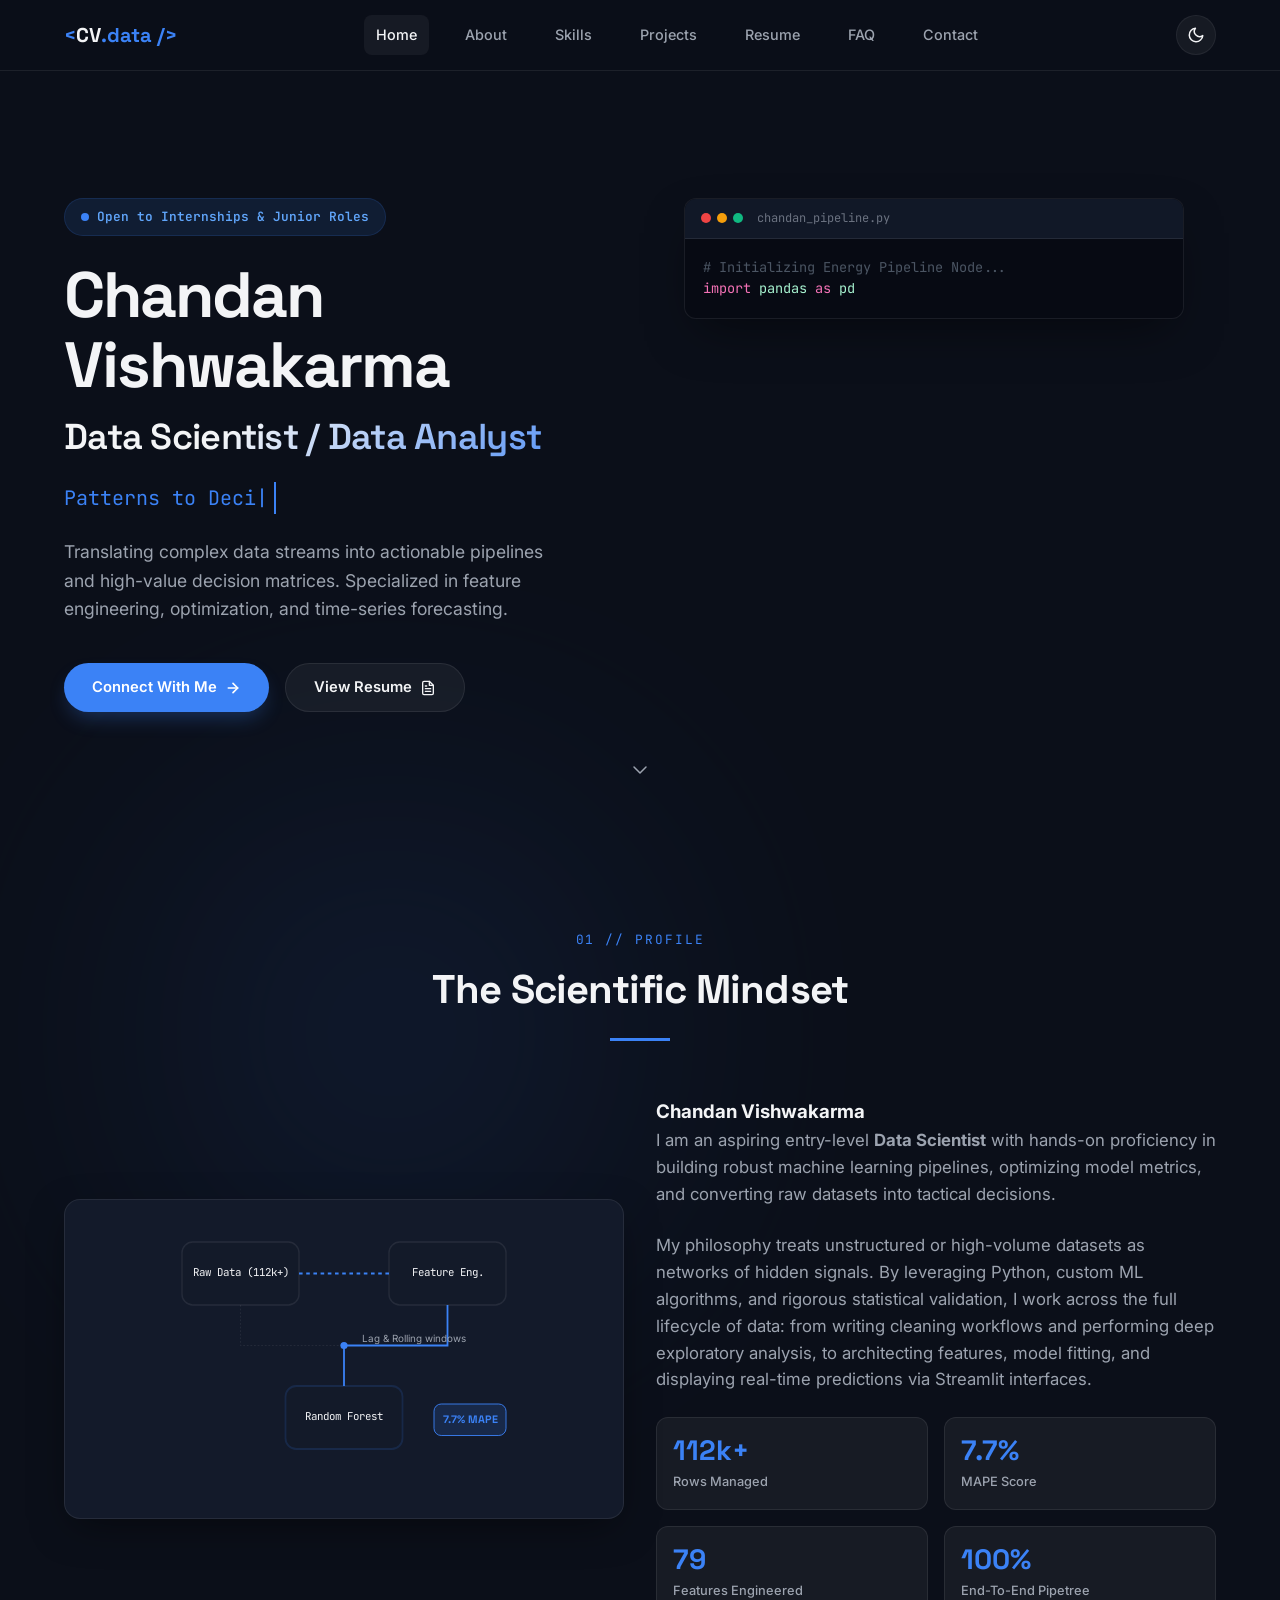
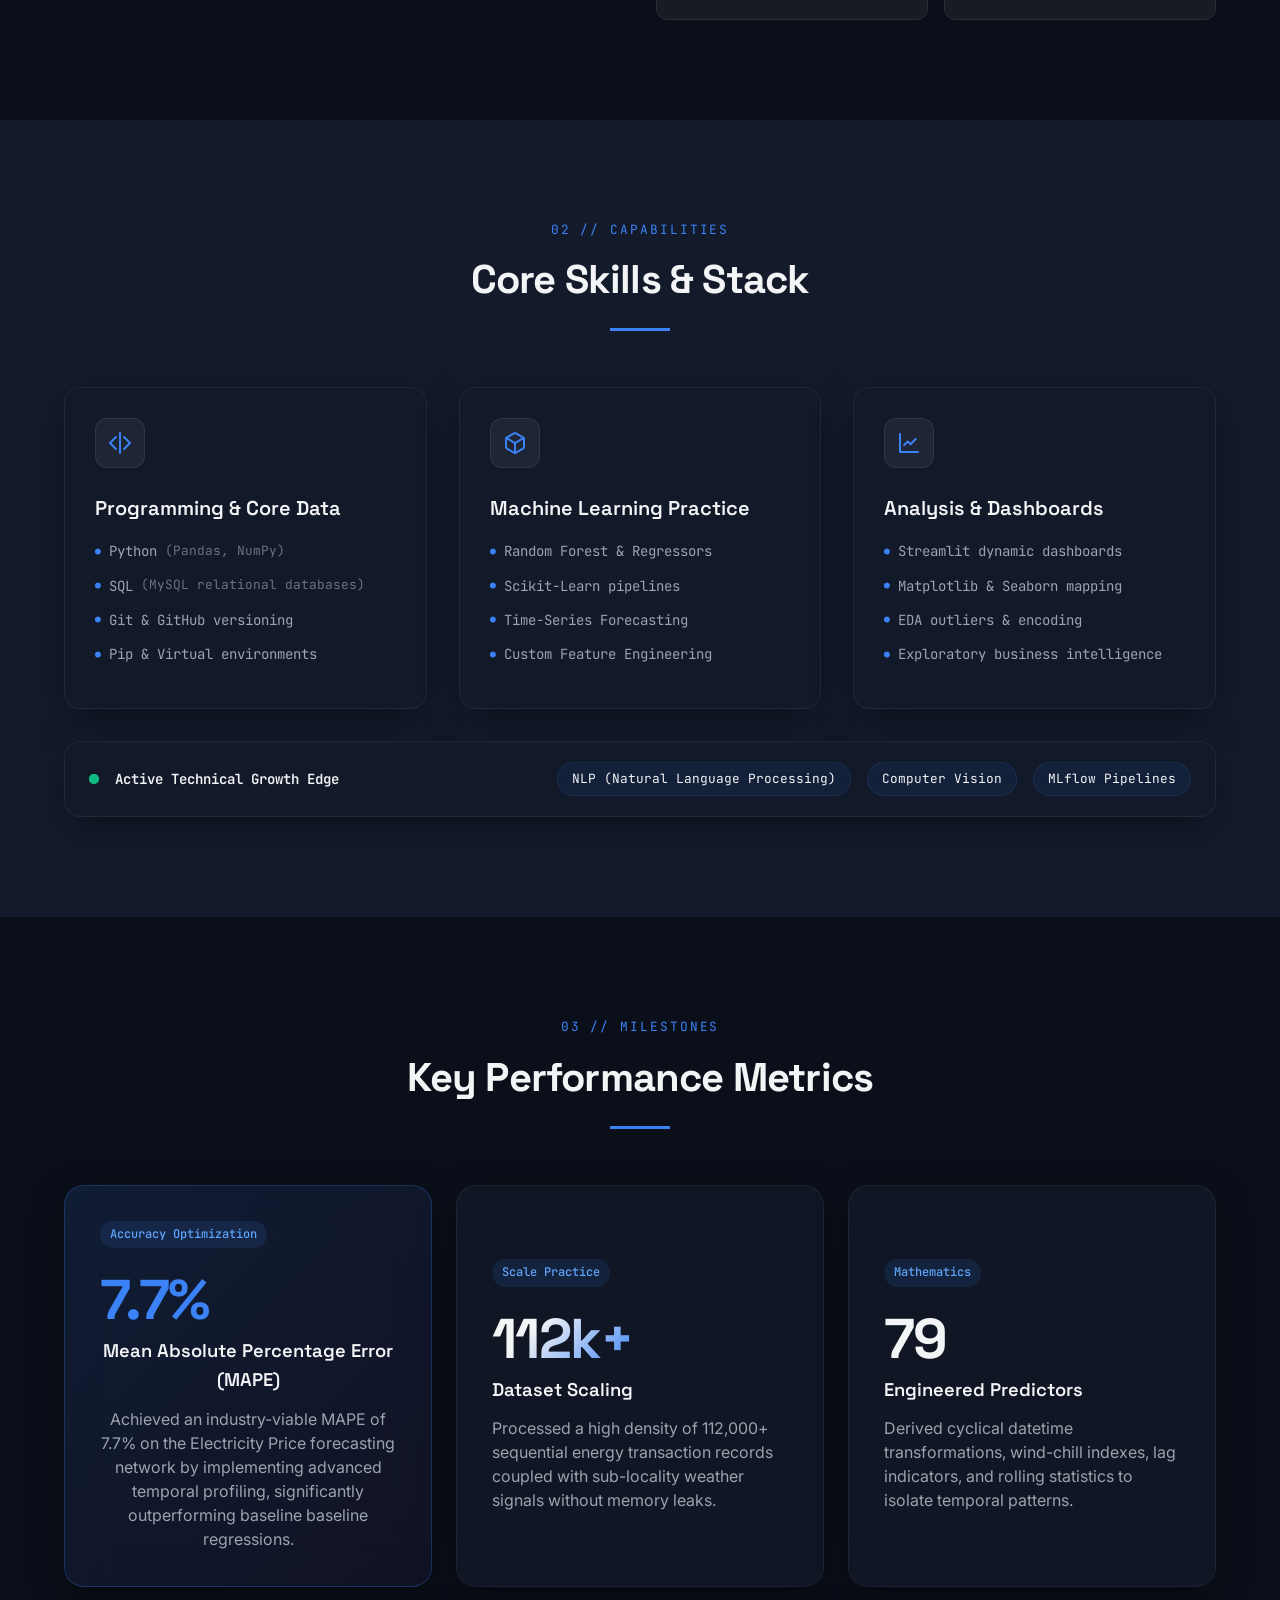
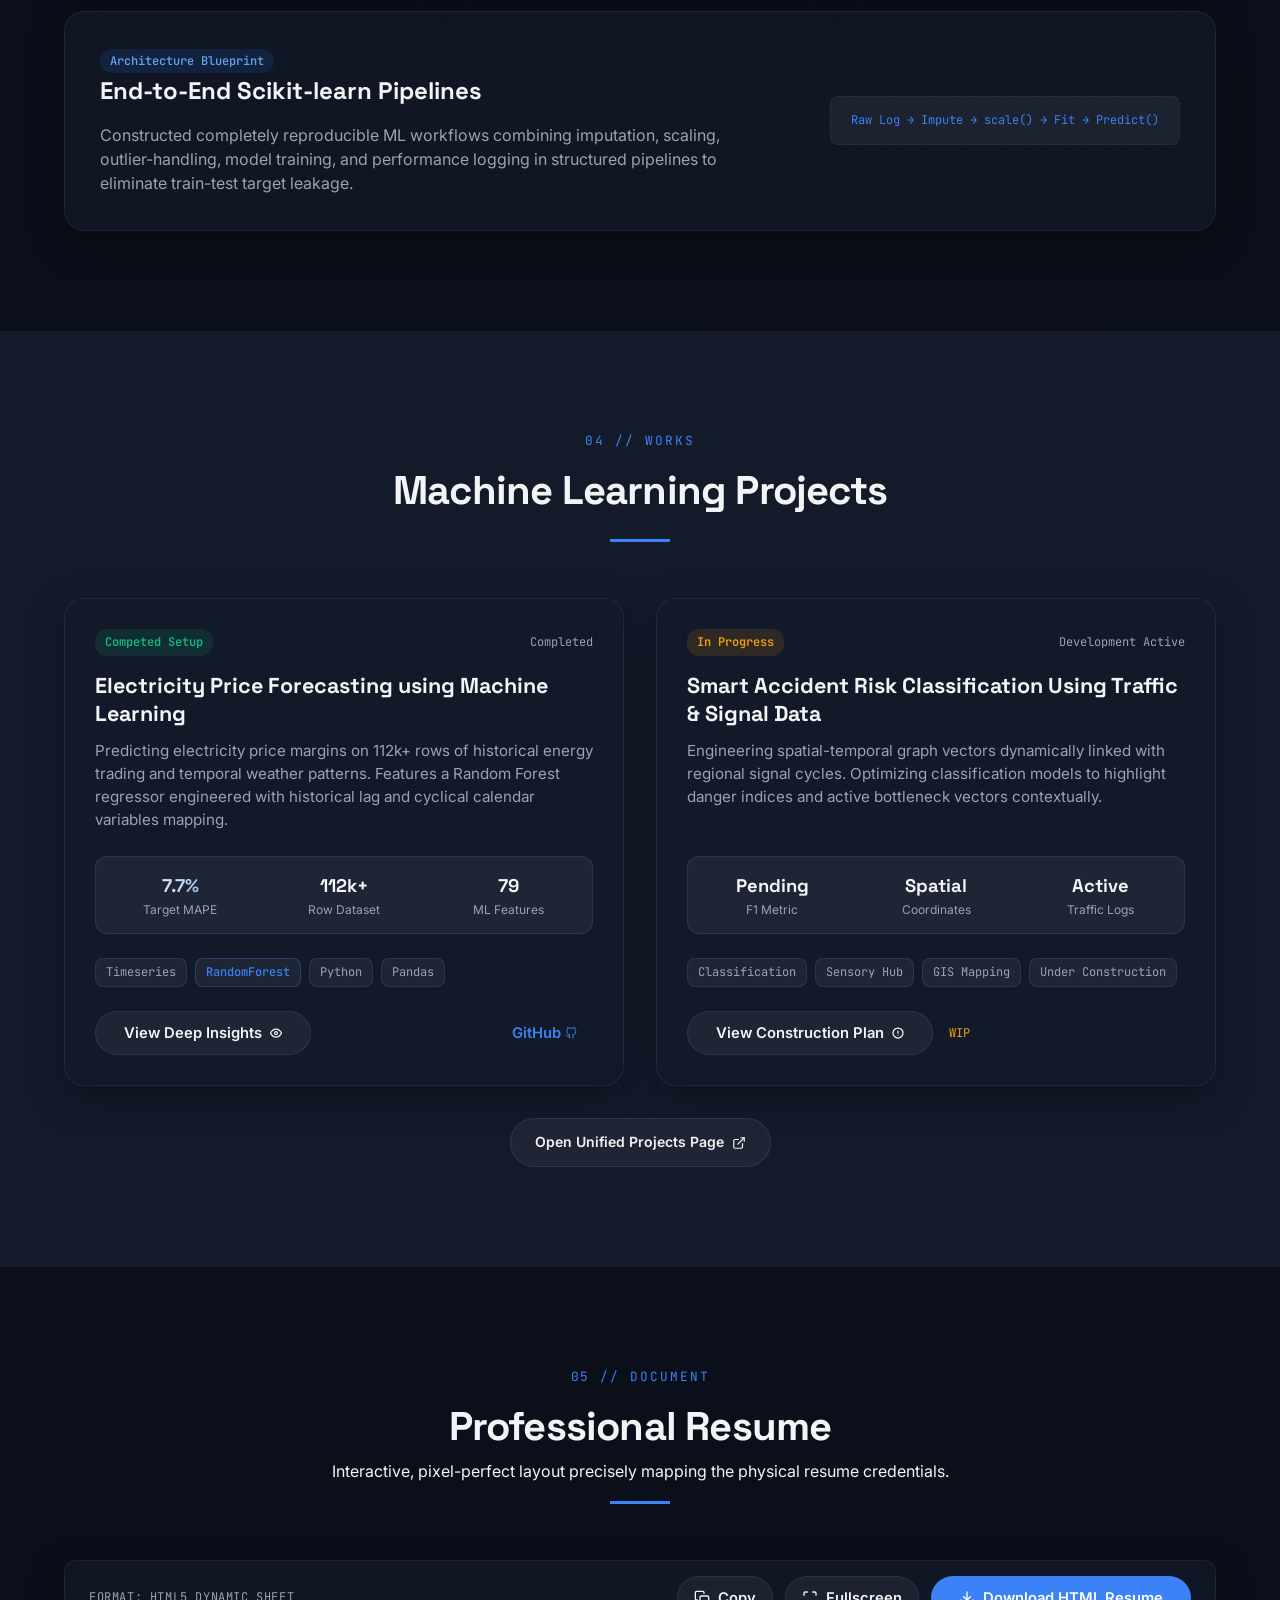
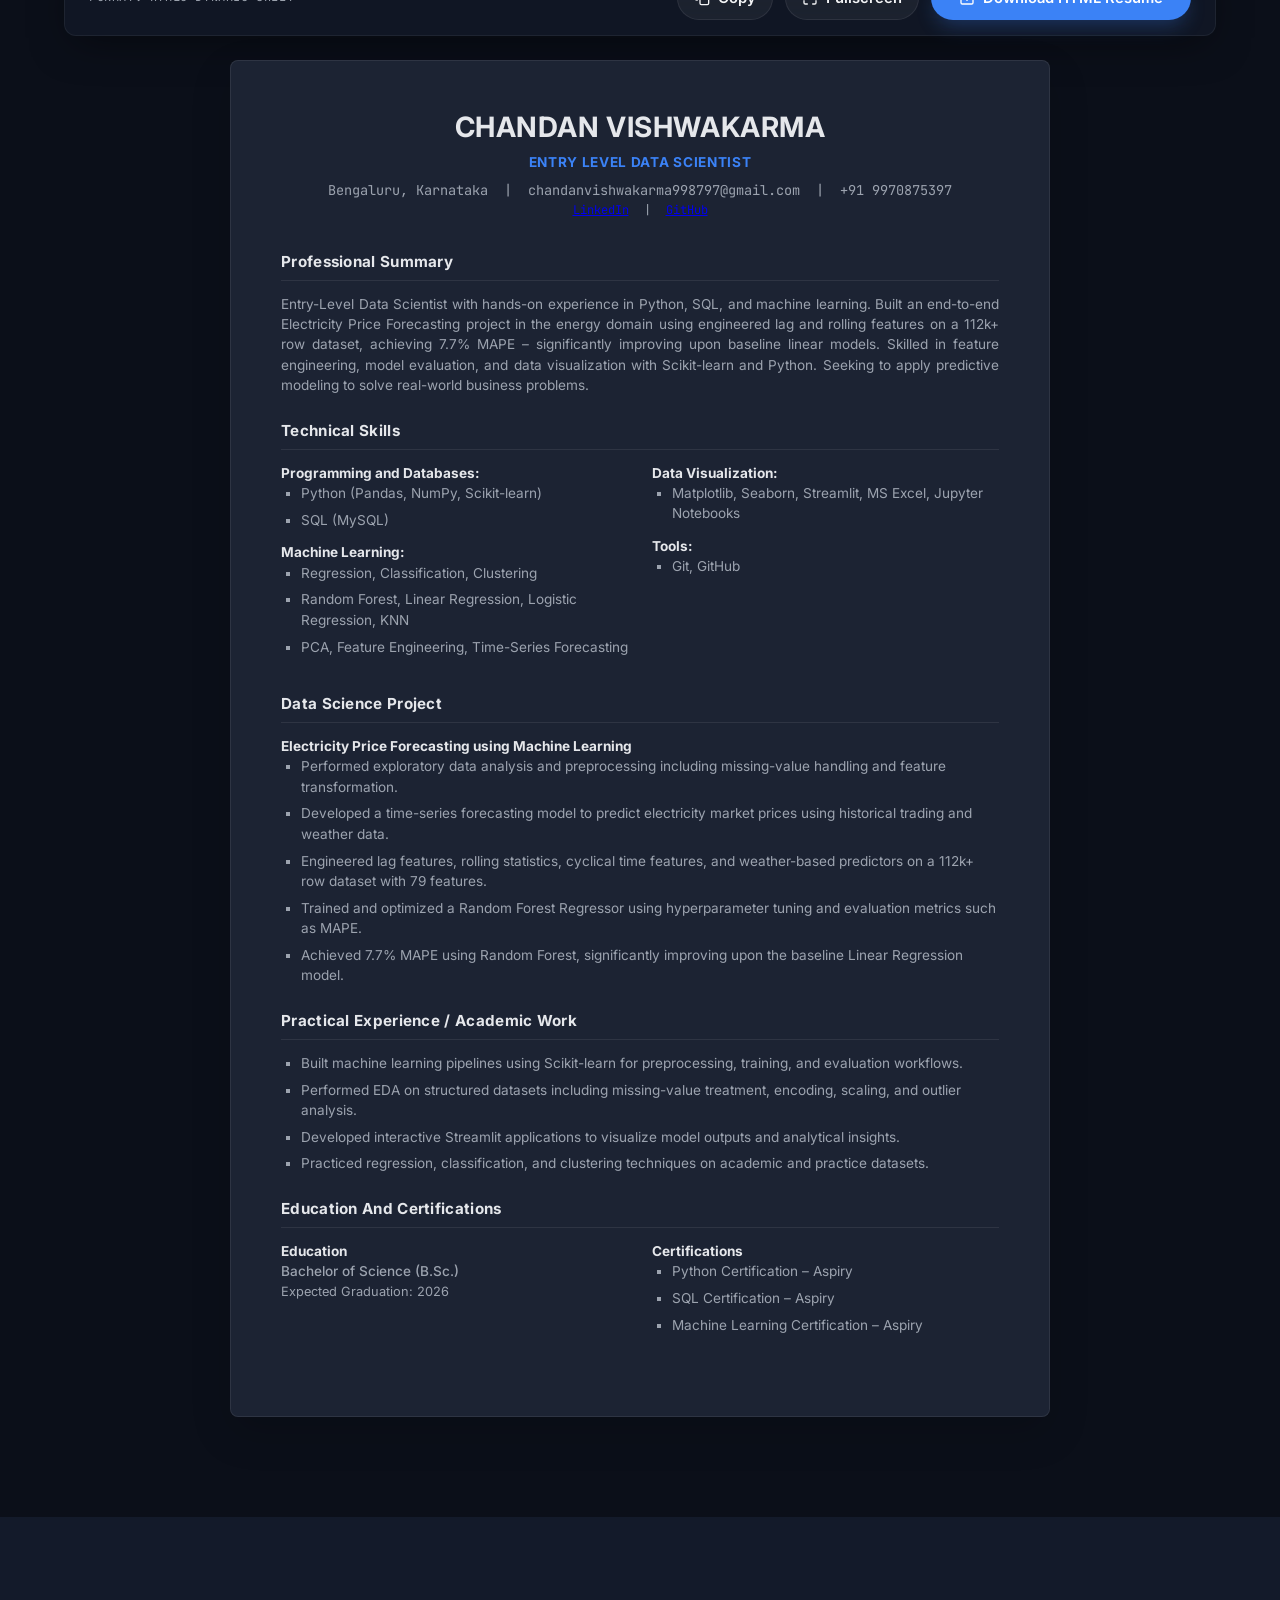
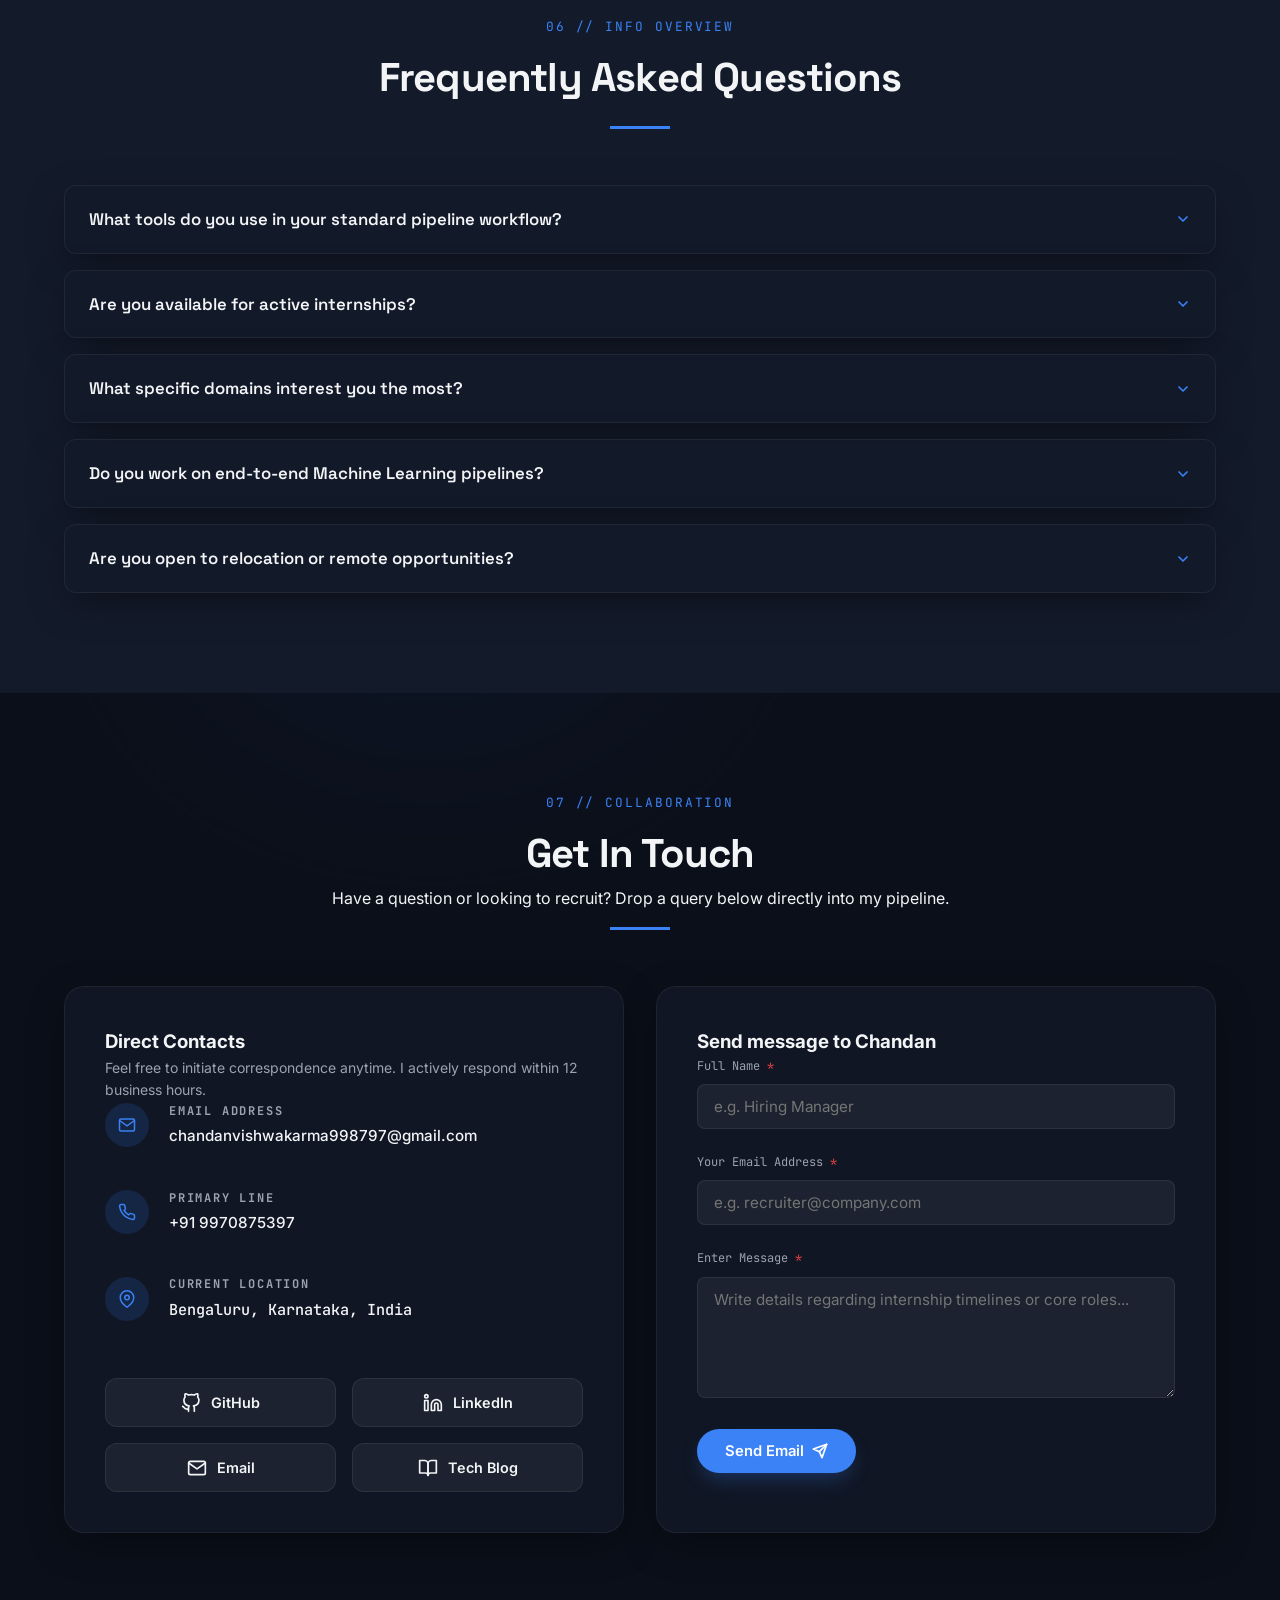
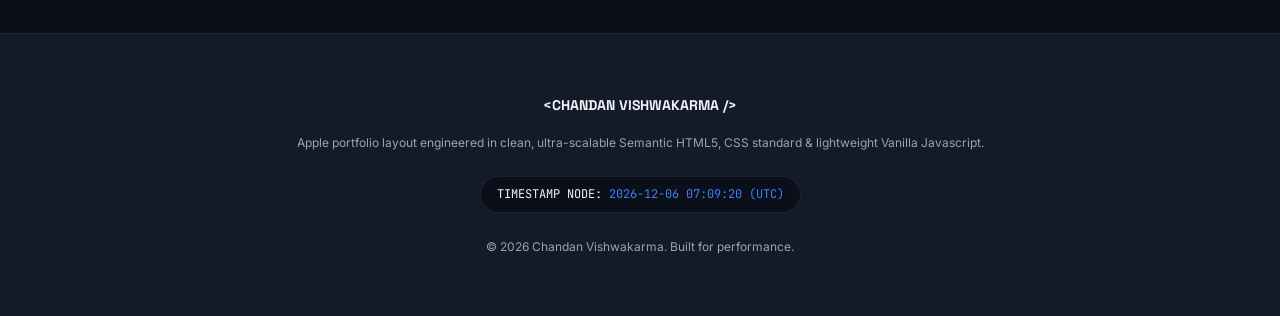
==== commit e2917cf2: "second time updated portfolio. bugs solved : added whatsapp icon, make it responsive for mobile phon" ====
--- a/index.html
+++ b/index.html
@@ -306,9 +306,9 @@
           </div>
 
           <!-- End to End ML pipelines -->
-          <div class="bento-item glassmorphism text-center" style="grid-column: span 3 / span 3;" id="bento-end-to-end">
+          <div class="bento-item glassmorphism text-center bento-full-width" id="bento-end-to-end">
             <div class="bento-full-content flex justify-between items-center">
-              <div class="text-left" style="max-width: 60%;">
+              <div class="text-left bento-text-wrapper">
                 <span class="bento-badge">Architecture Blueprint</span>
                 <h3 class="bento-item-title-large">End-to-End Scikit-learn Pipelines</h3>
                 <p class="bento-desc md-padding">
@@ -466,12 +466,12 @@
               <h3 class="cv-name">CHANDAN VISHWAKARMA</h3>
               <p class="cv-role">ENTRY LEVEL DATA SCIENTIST</p>
               <p class="cv-meta text-muted font-mono">
-                Bengaluru, Karnataka &nbsp;|&nbsp; 
-                <a href="mailto:chandanvishwakarma998797@gmail.com">chandanvishwakarma998797@gmail.com</a> &nbsp;|&nbsp; 
+                Bengaluru, Karnataka <span class="cv-separator">|</span> 
+                <a href="mailto:chandanvishwakarma998797@gmail.com">chandanvishwakarma998797@gmail.com</a> <span class="cv-separator">|</span> 
                 <a href="tel:+919970875397">+91 9970875397</a>
               </p>
               <p class="cv-socials font-mono text-xs">
-                <a href="https://www.linkedin.com/in/chandanvishwakarma-datascience/" target="_blank" class="text-blue">LinkedIn</a> &nbsp;|&nbsp; 
+                <a href="https://www.linkedin.com/in/chandanvishwakarma-datascience/" target="_blank" class="text-blue">LinkedIn</a> <span class="cv-separator">|</span> 
                 <a href="https://github.com/chandanvishwakarmaa" target="_blank" class="text-blue">GitHub</a>
               </p>
             </div>
@@ -740,7 +740,10 @@
 
           <!-- Contact Form Panel -->
           <form class="contact-form glassmorphism" id="portfolio-contact-form" onsubmit="handleFormSubmit(event)">
-            <h3 class="subsection-title">Send a Pipeline Alert</h3>
+            <!-- Paste your free Web3Forms access key from https://web3forms.com in the value attribute below to receive real-time email alerts -->
+            <input type="hidden" name="access_key" value="77a5f0c7-b1ca-47a3-ad0c-c806832b66d5">
+
+            <h3 class="subsection-title">Send message to Chandan</h3>
             
             <div class="form-feedback-banner hidden" id="form-success-alert">
               <span class="icon-success">&check;</span> Message processed successfully! Your details are stored in the temporary stream.
@@ -752,18 +755,18 @@
             </div>
 
             <div class="form-row text-left">
-              <label for="form-email" class="form-label font-mono text-xs">Email Address <span class="req">*</span></label>
+              <label for="form-email" class="form-label font-mono text-xs">Your Email Address <span class="req">*</span></label>
               <input type="email" id="form-email" required class="form-input" placeholder="e.g. recruiter@company.com" />
             </div>
 
             <div class="form-row text-left">
-              <label for="form-message" class="form-label font-mono text-xs">Pipeline Message <span class="req">*</span></label>
+              <label for="form-message" class="form-label font-mono text-xs">Enter Message <span class="req">*</span></label>
               <textarea id="form-message" required class="form-textarea" rows="5" placeholder="Write details regarding internship timelines or core roles..."></textarea>
             </div>
 
             <button type="submit" class="btn btn-primary w-full" id="btn-submit-contact">
-              Transmit Message
-              <svg xmlns="http://www.w3.org/2000/svg" width="16" height="16" viewBox="0 0 24 24" fill="none" stroke="currentColor" stroke-width="2.5" stroke-linecap="round" stroke-linejoin="round"><polyline points="22 2 11 13 22 22"/><polygon points="22 2 15 22 11 13 2 9 22 2"/></svg>
+              Send Email
+              <svg xmlns="http://www.w3.org/2000/svg" width="16" height="16" viewBox="0 0 24 24" fill="none" stroke="currentColor" stroke-width="2.5" stroke-linecap="round" stroke-linejoin="round"><line x1="22" y1="2" x2="11" y2="13"/><polygon points="22 2 15 22 11 13 2 9 22 2"/></svg>
             </button>
           </form>
 
@@ -797,7 +800,7 @@
   <!-- 10. FLOATING WHATSAPP CHAT BUTTON (Dynamic visibility scrolling near bottom) -->
   <a href="https://wa.me/919970875397?text=Hi%20Chandan,%20I%20reviewed%20your%20portfolio%20and%20would%20like%20to%20connect%20regarding%20internship%20or%20entry-level%20opportunities." 
      target="_blank" class="whats-floating-btn" id="wa-sticky-bubble" aria-label="Connect on WhatsApp">
-    <svg xmlns="http://www.w3.org/2000/svg" width="24" height="24" viewBox="0 0 24 24" fill="none" stroke="currentColor" stroke-width="2" stroke-linecap="round" stroke-linejoin="round" class="wa-icon"><path d="M21 11.5a8.38 8.38 0 0 1-.9 3.8 8.5 8.5 0 0 1-7.6 4.7 8.38 8.38 0 0 1-3.8-.9L3 21l1.9-5.7a8.38 8.38 0 0 1-.9-3.8 8.5 8.5 0 0 1 4.7-7.6 8.38 8.38 0 0 1 3.8-.9h.5a8.48 8.48 0 0 1 8 8v.5z"/></svg>
+    <svg xmlns="http://www.w3.org/2000/svg" width="24" height="24" viewBox="0 0 24 24" fill="currentColor" stroke="none" class="wa-icon"><path d="M12.004 0C5.39 0 0 5.39 0 12.004c0 2.115.55 4.17 1.595 5.98L.004 24l6.16-1.615A11.91 11.91 0 0 0 12.004 24c6.61 0 12-5.39 12-12.004S18.614 0 12.004 0zM12 21.933a9.9 9.9 0 0 1-5.06-1.383l-.363-.216-3.765.987 1.005-3.666-.237-.376A9.914 9.914 0 0 1 2.067 12a9.94 9.94 0 0 1 9.933-9.933 9.94 9.94 0 0 1 9.933 9.933s-5.334 9.933-11.933 9.933zm4.587-6.289c-.25-.126-1.488-.734-1.719-.817-.23-.083-.398-.125-.566.126-.168.25-.65.817-.797.984-.147.168-.293.189-.544.063-.25-.126-1.057-.39-2.013-1.242-.744-.664-1.247-1.484-1.393-1.734-.147-.25-.015-.386.11-.51.114-.112.25-.292.376-.438.126-.146.168-.25.25-.417.085-.167.043-.313-.02-.438-.064-.125-.567-1.36-.777-1.865-.205-.49-.413-.424-.567-.431-.147-.007-.315-.007-.483-.007s-.44.062-.672.312c-.23.25-.88.86-.88 2.094 0 1.235.897 2.428 1.023 2.595.125.167 1.764 2.693 4.274 3.778.597.258 1.063.412 1.427.527.6-.19 1.147-.245 1.58-.31.482-.072 1.486-.607 1.685-1.192.199-.584.199-1.085.14-1.19-.06-.104-.219-.167-.47-.293z"/></svg>
     <span class="wa-label text-xs font-semibold">Message Chandan</span>
   </a>
 
--- a/style.css
+++ b/style.css
@@ -474,6 +474,10 @@
   line-height: 1.6;
   font-size: 0.85rem;
   color: #a7f3d0; /* Soft terminal green */
+  white-space: pre-wrap;
+  word-wrap: break-word;
+  word-break: break-word;
+  overflow-x: auto;
 }
 .line-comment {
   color: #4b5563;
@@ -752,6 +756,12 @@
   border-radius: 8px;
   border: 1px dashed var(--border-color);
   color: var(--accent-blue);
+}
+.bento-full-width {
+  grid-column: span 3 / span 3;
+}
+.bento-text-wrapper {
+  max-width: 60%;
 }
 
 /* 12. PROJECT GRID CARDS LAYOUT */
@@ -938,6 +948,12 @@
 .cv-meta {
   font-size: 0.85rem;
   margin-top: 0.5rem;
+  word-wrap: break-word;
+  word-break: break-word;
+}
+.cv-separator {
+  margin: 0 0.5rem;
+  color: var(--text-muted);
 }
 .cv-meta a {
   text-decoration: none;
@@ -1323,7 +1339,7 @@
   .hero-title { font-size: 3.25rem; }
   .skills-grid { grid-template-columns: repeat(2, 1fr); }
   .achievements-bento { grid-template-columns: repeat(2, 1fr); }
-  #bento-end-to-end { grid-column: span 2 / span 2; }
+  .bento-full-width { grid-column: span 2 / span 2; }
 }
 
 @media (max-width: 768px) {
@@ -1350,26 +1366,217 @@
     font-size: 1.35rem;
   }
 
-  /* Grid columns compress to 1-col */
-  .grid-2-cols, .skills-grid, .achievements-bento, .projects-grid {
-    grid-template-columns: 1fr;
-  }
-  #bento-end-to-end { grid-column: auto; }
-  .bento-full-content { flex-direction: column; gap: 1rem; }
-  .blueprint-graphic { display: none; }
-
-  /* Hero Section adjustments */
-  .hero-section { padding-top: 130px; }
-  .hero-container { gap: 3rem; }
-  .hero-title { font-size: 2.75rem; text-align: center; }
-  .hero-subtitle { font-size: 1.75rem; text-align: center; }
-  .hero-tagline { font-size: 1.15rem; margin-left: auto; margin-right: auto; }
+  /* Reduce side padding for containers on mobile to maximize content real estate and prevent overflow */
+  .container {
+    padding: 0 16px !important;
+  }
+
+  /* Grid columns compress to 1-col for phones */
+  .grid-2-cols, .grid-3-cols, .skills-grid, .achievements-bento, .projects-grid, .about-highlights-grid, .social-links-grid {
+    grid-template-columns: 1fr !important;
+  }
+
+  /* Force Key Performance Metrics section to a single vertical column */
+  .achievements-bento {
+    display: flex !important;
+    flex-direction: column !important;
+    gap: 1.25rem !important;
+    width: 100% !important;
+    max-width: 100% !important;
+    box-sizing: border-box !important;
+  }
+
+  /* Perfect styling and centering inside mobile bento elements */
+  .bento-item {
+    align-items: center !important;
+    text-align: center !important;
+    width: 100% !important;
+    max-width: 100% !important;
+    min-width: 0 !important;
+    box-sizing: border-box !important;
+    padding: 24px 20px !important;
+    overflow: hidden !important;
+  }
+
+  /* Scale metric font size so large numbers can display fully without clipping */
+  .bento-metric {
+    font-size: 2.75rem !important;
+    text-align: center !important;
+    width: 100% !important;
+    margin-bottom: 0.5rem !important;
+  }
+
+  .bento-full-width { grid-column: auto !important; }
+  .bento-full-content { 
+    display: flex !important;
+    flex-direction: column !important; 
+    gap: 1.5rem !important; 
+    text-align: center !important; 
+    width: 100% !important;
+    max-width: 100% !important;
+    min-width: 0 !important;
+    overflow: hidden !important;
+  }
+  .bento-text-wrapper { 
+    max-width: 100% !important; 
+    text-align: center !important;
+    display: flex !important;
+    flex-direction: column !important;
+    align-items: center !important;
+    width: 100% !important;
+    min-width: 0 !important;
+    box-sizing: border-box !important;
+  }
+
+  /* Center Align Sections in Mobile Mode */
+  .section-header, .about-bio-panel, .contact-details-panel {
+    text-align: center !important;
+  }
+  .divider {
+    margin: 1.25rem auto !important;
+  }
+
+  /* Responsive Blueprint Graphic styling - fully visible on mobile without stretching parent */
+  .blueprint-graphic {
+    width: 100% !important;
+    max-width: 100% !important;
+    text-align: center !important;
+    font-size: 0.7rem !important;
+    padding: 12px 10px !important;
+    overflow-x: auto !important;
+    white-space: nowrap !important;
+    display: block !important;
+    min-width: 0 !important;
+    margin: 0 auto !important;
+    box-sizing: border-box !important;
+    scrollbar-width: none; /* Hide scrollbars on modern Firefox */
+  }
+  .blueprint-graphic::-webkit-scrollbar {
+    display: none; /* Hide scrollbar for Chrome, Safari and Opera */
+  }
+
+  /* Hero Mobile Centering & Safe Paddings to prevent Top-Clip */
+  .hero-section {
+    display: flex;
+    flex-direction: column;
+    align-items: center;
+    justify-content: flex-start;
+    padding-top: 110px !important;
+    padding-bottom: 60px;
+    min-height: auto;
+  }
+  .hero-container { gap: 2.5rem; }
+  .hero-title { font-size: 2.5rem; text-align: center; }
+  .hero-subtitle { font-size: 1.5rem; text-align: center; }
+  .hero-tagline { font-size: 1.05rem; margin-left: auto; margin-right: auto; }
   .hero-summary { text-align: center; margin-left: auto; margin-right: auto; }
-  .hero-actions { justify-content: center; }
+  .hero-actions { 
+    flex-direction: column; 
+    gap: 0.75rem; 
+    width: 100%; 
+    max-width: 320px; 
+    margin: 0 auto; 
+  }
+  .hero-actions .btn {
+    width: 100%;
+    justify-content: center;
+  }
   .opportunities-badge { font-size: 0.75rem; margin: 0 auto; }
   .badge-row { justify-content: center; }
 
-  /* Resume padding constraints */
+  /* Bio highlights centering on mobile */
+  .about-highlights-grid {
+    justify-content: center;
+    display: flex;
+    flex-direction: column;
+    align-items: center;
+    gap: 1rem;
+  }
+  .bio-badge {
+    width: 100%;
+    max-width: 250px;
+    margin: 0 auto;
+    text-align: center;
+  }
+
+  /* Projects cards safe wrapping and vertical optimizations */
+  .project-header {
+    flex-wrap: wrap;
+    justify-content: center;
+    gap: 0.5rem;
+    text-align: center;
+  }
+  .project-card-actions {
+    flex-wrap: wrap;
+    justify-content: center;
+    gap: 0.75rem;
+  }
+  .project-card-actions .btn {
+    width: 100%;
+    justify-content: center;
+  }
+  .project-card-actions a {
+    margin-left: 0 !important;
+    margin-right: 0 !important;
+    justify-content: center;
+  }
+
+  /* Resume Controls Stacking & Safe Centering */
   .resume-sheet { padding: 30px 20px; }
-  .resume-controls-bar { flex-direction: column; gap: 1rem; }
-}
+  .resume-controls-bar { 
+    flex-direction: column; 
+    gap: 1.25rem; 
+    padding: 20px 16px;
+    text-align: center;
+  }
+  .resume-actions-group {
+    flex-direction: column;
+    width: 100%;
+    gap: 0.75rem;
+  }
+  .resume-actions-group .btn {
+    width: 100%;
+    justify-content: center;
+  }
+
+  /* CV contact vertical block layout for mobile */
+  .cv-meta, .cv-socials {
+    display: flex;
+    flex-direction: column;
+    gap: 0.35rem;
+    align-items: center;
+  }
+  .cv-separator {
+    display: none !important;
+  }
+
+  /* Collaboration & Contacts safe responsive wrapping */
+  .contact-list {
+    align-items: center;
+    width: 100%;
+  }
+  .contact-detail-item {
+    flex-direction: column;
+    align-items: center;
+    text-align: center !important;
+    gap: 0.5rem;
+    width: 100%;
+  }
+  .contact-val {
+    word-break: break-all;
+    text-align: center;
+    font-size: 0.85rem;
+  }
+  .social-links-grid {
+    grid-template-columns: 1fr;
+    width: 100%;
+    max-width: 320px;
+    margin-left: auto;
+    margin-right: auto;
+  }
+
+  /* Compact container paddings for tight screens */
+  .contact-details-panel, .contact-form { padding: 24px; }
+  .skill-card-group, .project-card, .bento-item { padding: 24px 20px; }
+  .about-illustration { padding: 16px; }
+}
